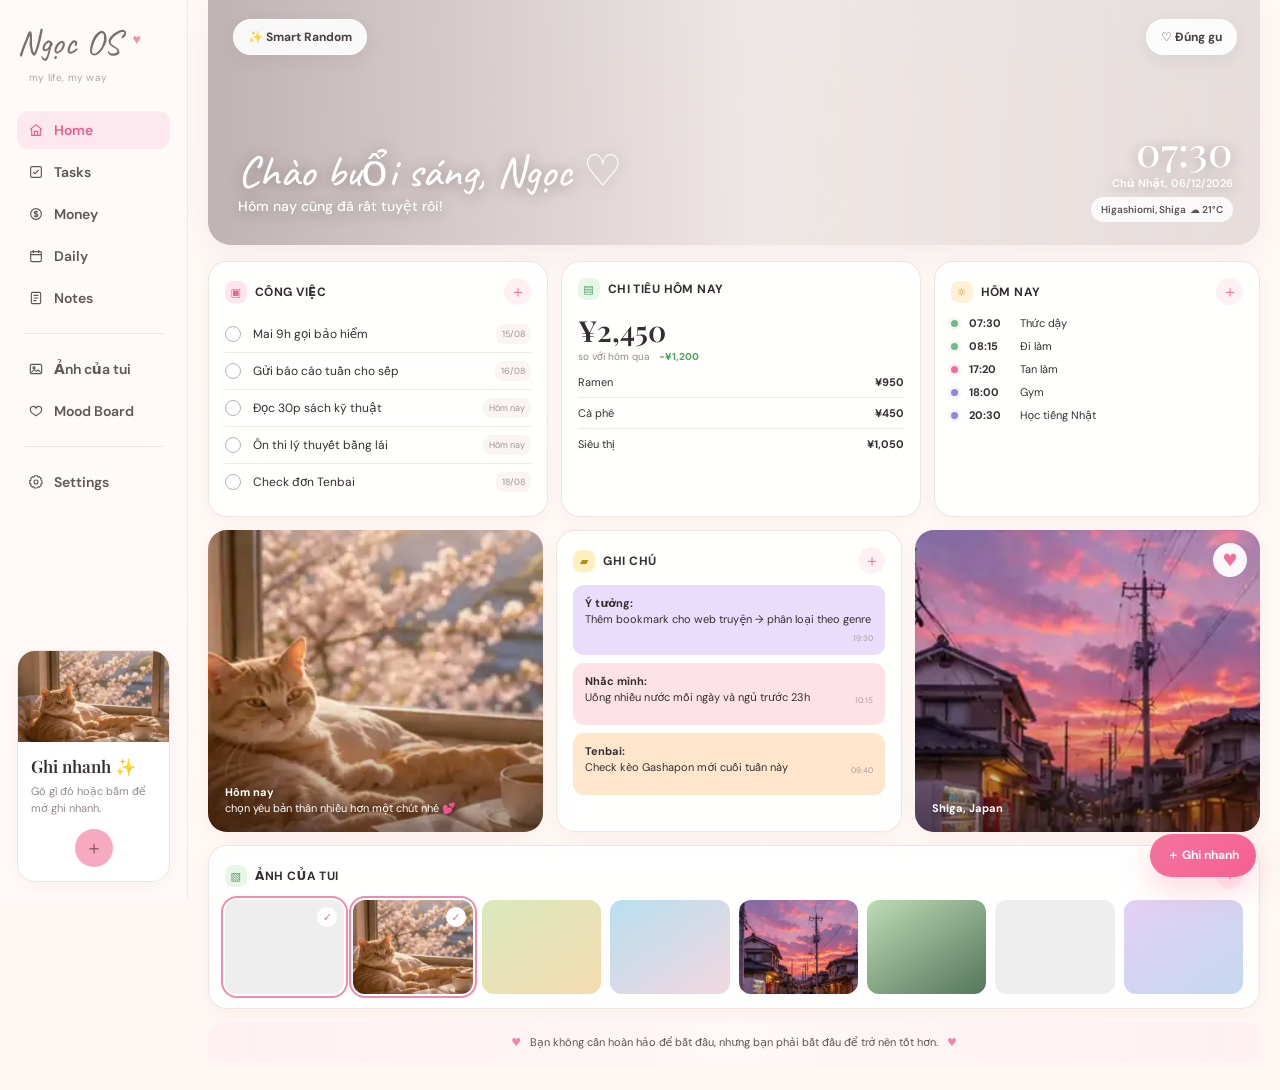
==== index.html @ 71e75db9 "Polish Ngoc OS to match visual reference" ====
<!doctype html>
<html lang="vi">
<head>
<meta charset="utf-8">
<meta name="viewport" content="width=device-width,initial-scale=1,viewport-fit=cover">
<meta name="theme-color" content="#fff8f4">
<link rel="manifest" href="./manifest.webmanifest">
<link rel="preconnect" href="https://fonts.googleapis.com">
<link rel="preconnect" href="https://fonts.gstatic.com" crossorigin>
<link href="https://fonts.googleapis.com/css2?family=Caveat:wght@500;600&family=DM+Sans:wght@400;500;600;700&family=Playfair+Display:wght@500;600&display=swap" rel="stylesheet">
<title>Ngọc OS ♡</title>
<style>
:root{--bg:#fff8f4;--side:#fffaf7;--card:rgba(255,255,255,.88);--ink:#352e30;--muted:#95888a;--pink:#f56f9c;--pink-soft:#fde8ef;--green:#69ae77;--lav:#e9ddfb;--peach:#ffe6cd;--line:#eee4e0;--shadow:0 10px 32px rgba(91,62,68,.065);--shadow-soft:0 4px 16px rgba(91,62,68,.045)}
*{box-sizing:border-box}html{scroll-behavior:smooth}body{margin:0;background:linear-gradient(180deg,#fff9f6,#fff7f3);color:var(--ink);font-family:"DM Sans",system-ui,sans-serif;font-size:14px}button,textarea{font:inherit}button{cursor:pointer}svg{display:block}.hidden{display:none!important}
.app{min-height:100vh;display:grid;grid-template-columns:188px minmax(0,1fr)}
.sidebar{position:sticky;top:0;height:100vh;padding:25px 17px 18px;background:rgba(255,250,247,.97);border-right:1px solid #f0e8e4;display:flex;flex-direction:column;z-index:20}
.logo{font-family:"Caveat",cursive;font-size:35px;line-height:1;color:#7a6d70;letter-spacing:.02em;margin:0 0 4px}.logo-heart{color:#f58eb0;font-family:"DM Sans";font-size:14px;vertical-align:10px;margin-left:3px}.tagline{font-size:10px;color:#b2a5a6;margin:7px 0 27px 12px;letter-spacing:.02em}
.nav{display:grid;gap:4px}.nav button{border:0;background:transparent;text-align:left;padding:10px 11px;border-radius:12px;color:#5f5658;font-weight:600;display:flex;align-items:center;gap:10px;transition:.18s}.nav button svg{width:16px;height:16px;stroke:currentColor;stroke-width:1.7;fill:none}.nav button:hover{background:#fff3f6;color:#df668d}.nav button.active{background:#fde8ef;color:#eb5d8b}.sep{height:1px;background:#eee4e0;margin:12px 7px}
.quick-card{margin-top:auto;border:1px solid #f0e4e0;border-radius:18px;overflow:hidden;background:rgba(255,255,255,.92);box-shadow:var(--shadow-soft)}.quick-art{height:91px;background:url('assets/cat.webp') center 48%/cover}.quick-body{padding:13px 13px 14px}.quick-body h3{font-family:"Playfair Display",serif;margin:0 0 6px;font-size:17px;font-weight:600}.quick-body p{margin:0;color:var(--muted);font-size:11px;line-height:1.55}.mic{width:38px;height:38px;border:0;border-radius:50%;background:#f7a9c1;color:#7b5360;margin:12px auto 0;display:grid;place-items:center;font-size:18px}
.main{min-width:0;padding:0 20px 28px}.workspace{max-width:1440px;margin:0 auto}
.hero{height:245px;border-radius:0 0 23px 23px;overflow:hidden;position:relative;background:url('assets/hero.webp') center 59%/cover no-repeat;box-shadow:var(--shadow)}.hero:after{content:"";position:absolute;inset:0;background:linear-gradient(90deg,rgba(48,25,32,.31) 0%,rgba(48,25,32,.08) 52%,rgba(48,25,32,.12) 100%)}
.hero-tools{position:absolute;left:25px;top:19px;z-index:2}.pill{border:1px solid rgba(255,255,255,.78);background:rgba(255,255,255,.90);backdrop-filter:blur(14px);padding:9px 14px;border-radius:999px;font-size:12px;font-weight:700;color:#493f42;box-shadow:0 5px 18px rgba(60,40,45,.07)}.hero-like{position:absolute;right:23px;top:19px;z-index:2}.greeting{position:absolute;left:30px;bottom:30px;z-index:2;color:#fff;text-shadow:0 2px 15px rgba(36,18,25,.35)}.greeting h1{font-family:"Caveat",cursive;font-size:44px;font-weight:500;line-height:1;margin:0 0 3px}.greeting p{margin:0;font-size:14px;font-weight:500}.clock{position:absolute;right:27px;bottom:23px;z-index:2;color:#fff;text-align:right;text-shadow:0 2px 14px rgba(36,18,25,.35)}.clock strong{font-family:"Playfair Display",serif;font-size:40px;font-weight:500;line-height:1}.clock span{display:block;font-size:11px;margin-top:5px;font-weight:600}.weather{display:inline-flex;align-items:center;margin-top:7px;padding:6px 10px;background:rgba(255,255,255,.82);color:#5e5557;border-radius:999px;text-shadow:none;font-size:10px;font-weight:600}
.dash{padding:16px 0 0}.top-grid{display:grid;grid-template-columns:1.02fr 1.08fr .98fr;gap:13px}.card{background:var(--card);border:1px solid rgba(238,228,224,.95);border-radius:19px;padding:16px;box-shadow:var(--shadow-soft);backdrop-filter:blur(8px)}.card-head{display:flex;justify-content:space-between;align-items:center;margin-bottom:11px}.card-head h3{margin:0;font-size:12px;letter-spacing:.035em;font-weight:700;display:flex;align-items:center;gap:8px}.mini-icon{width:22px;height:22px;border-radius:8px;display:grid;place-items:center;font-size:11px}.mini-icon.pink{background:#ffe6ee;color:#e96691}.mini-icon.green{background:#e8f5e7;color:#5c9d68}.mini-icon.sun{background:#fff1d7;color:#d89427}.mini-icon.yellow{background:#fff1bf;color:#b58a12}.add{border:0;background:#fff0f4;color:var(--pink);width:27px;height:27px;border-radius:50%;font-size:16px;display:grid;place-items:center}.task{display:grid;grid-template-columns:20px 1fr auto;gap:8px;align-items:center;padding:8px 0;border-bottom:1px solid #f1e9e6;font-size:12px}.task:last-child{border:0}.check{width:16px;height:16px;border:1.35px solid #bcb1b2;border-radius:50%;background:#fff}.task.done .check{background:var(--pink);border-color:var(--pink);box-shadow:inset 0 0 0 3px white}.task.done .name{text-decoration:line-through;color:#aaa}.datechip{font-size:9px;color:#a09496;background:#faf5f3;padding:4px 6px;border-radius:8px}.money-big{font-family:"Playfair Display",serif;font-size:29px;font-weight:600;margin:1px 0}.delta{font-size:10px;color:var(--muted);margin-bottom:4px}.delta b{color:#4fa05d}.money-item{display:flex;justify-content:space-between;padding:8px 0;border-bottom:1px solid #f1e9e6;font-size:11px}.money-item:last-child{border:0}.timeline{display:grid;gap:9px;margin-top:4px}.time{display:grid;grid-template-columns:11px 44px 1fr;gap:7px;align-items:center;font-size:11px}.dot{width:7px;height:7px;border-radius:50%;background:#70ba88;box-shadow:0 0 0 3px rgba(112,186,136,.10)}.time:nth-child(3) .dot{background:#f16c9a;box-shadow:0 0 0 3px rgba(241,108,154,.10)}.time:nth-child(4) .dot,.time:nth-child(5) .dot{background:#9586da;box-shadow:0 0 0 3px rgba(149,134,218,.10)}
.middle{display:grid;grid-template-columns:1.02fr 1.05fr 1.05fr;gap:13px;margin-top:13px}.photo-card{min-height:302px;border-radius:19px;overflow:hidden;position:relative;box-shadow:var(--shadow-soft);background:#eee}.photo-card img{width:100%;height:100%;position:absolute;inset:0;object-fit:cover}.photo-card:first-child img{object-position:center 47%}.photo-card:last-child img{object-position:center 55%}.photo-card:after{content:"";position:absolute;inset:55% 0 0;background:linear-gradient(transparent,rgba(34,22,24,.38));pointer-events:none}.photo-overlay{position:absolute;left:17px;bottom:15px;z-index:2;color:#fff;text-shadow:0 2px 9px #0007;font-size:11px;line-height:1.45}.heart{position:absolute;right:13px;top:13px;z-index:2;width:34px;height:34px;border:0;border-radius:50%;background:rgba(255,255,255,.94);color:var(--pink);font-size:17px;box-shadow:var(--shadow-soft)}.notes{display:grid;gap:8px}.note{padding:11px 12px;border-radius:11px;background:var(--lav);font-size:11px;line-height:1.45;min-height:62px}.note:nth-child(2){background:#ffe2e8}.note:nth-child(3){background:var(--peach)}.note b{font-size:11px}.note small{float:right;color:#aa9c9e;font-size:8px;margin-top:5px}
.gallery{margin-top:13px;padding-bottom:14px}.gallery-row{display:grid;grid-template-columns:repeat(8,minmax(80px,1fr));gap:9px}.thumb{height:94px;border-radius:12px;overflow:hidden;position:relative;background:#eee}.thumb img{width:100%;height:100%;object-fit:cover}.thumb:nth-child(1) img{object-position:center 58%}.thumb:nth-child(2) img{object-position:center 47%}.thumb:nth-child(3){background:linear-gradient(145deg,#dae9bc,#f5dbb1)}.thumb:nth-child(4){background:linear-gradient(145deg,#b8dff0,#f2d7df)}.thumb:nth-child(5){background:linear-gradient(145deg,#f2e1ca,#d5e6c8)}.thumb:nth-child(6){background:linear-gradient(145deg,#bddcb5,#54765a)}.thumb:nth-child(7) img{object-position:center 55%}.thumb:nth-child(8){background:linear-gradient(145deg,#e3d0f5,#c5d8f0)}.selected{outline:2px solid #f18ab0;outline-offset:2px}.selected:after{content:"✓";position:absolute;right:7px;top:7px;width:20px;height:20px;border-radius:50%;background:#fff;color:#ed6b99;display:grid;place-items:center;font-size:11px;font-weight:800}.footer-quote{margin-top:13px;padding:13px;text-align:center;border-radius:16px;background:linear-gradient(90deg,#fff0f4,#fff8f6,#fff0f4);font-size:11px;color:#5d5254}.footer-quote b{color:#f186a9}
.view{display:none}.view.active{display:block}.page{padding:25px 4px}.page h2{font-family:"Playfair Display",serif;font-size:31px;font-weight:500;margin:0 0 4px}.page p{color:var(--muted);margin:0 0 15px;font-size:12px}.list{background:#fff;border:1px solid var(--line);border-radius:18px;padding:15px;box-shadow:var(--shadow-soft)}.row{display:grid;grid-template-columns:88px 1fr auto;gap:12px;padding:12px 2px;border-bottom:1px solid var(--line);align-items:center;font-size:12px}.row:last-child{border:0}.row small{color:var(--muted)}
.quick{position:fixed;right:24px;bottom:23px;border:0;border-radius:999px;background:linear-gradient(135deg,#f4749e,#f65f91);color:#fff;padding:13px 17px;font-weight:700;font-size:12px;box-shadow:0 12px 30px rgba(246,95,145,.25);z-index:40}.modal-bg{position:fixed;inset:0;background:rgba(55,43,48,.28);backdrop-filter:blur(7px);display:grid;place-items:center;padding:18px;z-index:60}.modal{width:min(520px,100%);background:#fffaf8;border:1px solid var(--line);border-radius:24px;padding:20px;box-shadow:0 26px 70px rgba(67,40,51,.18)}.modal h2{font-family:"Playfair Display",serif;font-weight:500;margin:0}.modal textarea{width:100%;height:118px;margin:14px 0;border:1px solid var(--line);border-radius:16px;padding:13px;resize:none;outline:none}.modal textarea:focus{border-color:#ecb3c5;box-shadow:0 0 0 4px #fdebf1}.modal-actions{display:flex;justify-content:flex-end;gap:8px}.modal-actions button{border:1px solid var(--line);border-radius:999px;padding:9px 14px;background:#fff;font-size:12px}.modal-actions .save{background:#413638;color:#fff;border-color:#413638}.toast{position:fixed;left:50%;bottom:22px;transform:translate(-50%,12px);opacity:0;background:#3f3536;color:#fff;padding:10px 14px;border-radius:999px;z-index:100;transition:.2s;font-size:12px}.toast.show{opacity:1;transform:translate(-50%,0)}
@media(max-width:1050px){.app{grid-template-columns:72px 1fr}.sidebar{padding:21px 10px}.logo{font-size:0}.logo:before{content:"♡";font-family:"DM Sans";font-size:24px;color:#ed6f9b}.logo-heart,.tagline,.nav button span,.quick-card{display:none}.nav button{justify-content:center}.nav button svg{width:19px;height:19px}.top-grid,.middle{grid-template-columns:1fr 1fr}.today-card{grid-column:1/-1}.gallery-row{grid-template-columns:repeat(4,1fr)}}
@media(max-width:680px){.app{display:block}.sidebar{display:none}.main{padding:0 10px 82px}.hero{height:420px;border-radius:0 0 23px 23px}.clock{top:22px;bottom:auto}.greeting{bottom:33px}.greeting h1{font-size:39px}.top-grid,.middle{display:block}.card,.photo-card{margin-top:11px}.gallery-row{display:flex;overflow:auto}.thumb{min-width:100px}.quick{bottom:17px}.row{grid-template-columns:66px 1fr auto}}
</style>
</head>
<body>
<div class="app">
<aside class="sidebar">
  <div class="logo">Ngọc OS <span class="logo-heart">♥</span></div><div class="tagline">my life, my way</div>
  <nav class="nav">
    <button class="active" data-view="home"><svg viewBox="0 0 24 24"><path d="M3 11.5 12 4l9 7.5"/><path d="M5.5 10.5V20h13v-9.5"/><path d="M9.5 20v-6h5v6"/></svg><span>Home</span></button>
    <button data-view="tasks"><svg viewBox="0 0 24 24"><rect x="4" y="4" width="16" height="16" rx="2"/><path d="m8 12 2.5 2.5L16 9"/></svg><span>Tasks</span></button>
    <button data-view="money"><svg viewBox="0 0 24 24"><circle cx="12" cy="12" r="8"/><path d="M12 7.5v9M14.5 9.5c-.6-1-1.4-1.5-2.7-1.5-1.5 0-2.5.7-2.5 1.8 0 3 5.7 1.5 5.7 4.2 0 1.2-1.1 2-2.7 2-1.4 0-2.4-.5-3.1-1.5"/></svg><span>Money</span></button>
    <button data-view="daily"><svg viewBox="0 0 24 24"><rect x="4" y="5.5" width="16" height="15" rx="2"/><path d="M8 3v5M16 3v5M4 10h16"/></svg><span>Daily</span></button>
    <button data-view="notes"><svg viewBox="0 0 24 24"><rect x="5" y="3.5" width="14" height="17" rx="2"/><path d="M8.5 8h7M8.5 12h7M8.5 16h4"/></svg><span>Notes</span></button>
    <div class="sep"></div>
    <button data-view="photos"><svg viewBox="0 0 24 24"><rect x="3.5" y="5" width="17" height="14" rx="2"/><circle cx="9" cy="10" r="1.5"/><path d="m5 17 4.5-4 3 2.5 2.5-2 4 3.5"/></svg><span>Ảnh của tui</span></button>
    <button data-view="photos"><svg viewBox="0 0 24 24"><path d="M20.5 9.8c0 5-8.5 9.2-8.5 9.2S3.5 14.8 3.5 9.8A4.4 4.4 0 0 1 12 7.9a4.4 4.4 0 0 1 8.5 1.9Z"/></svg><span>Mood Board</span></button>
    <div class="sep"></div>
    <button data-view="settings"><svg viewBox="0 0 24 24"><circle cx="12" cy="12" r="3"/><path d="M19.4 15a1.8 1.8 0 0 0 .36 2l.05.05-2.8 2.8-.05-.05a1.8 1.8 0 0 0-2-.36 1.8 1.8 0 0 0-1.1 1.65V21h-4v-.08A1.8 1.8 0 0 0 8.75 19.3a1.8 1.8 0 0 0-2 .36l-.05.05-2.8-2.8.05-.05a1.8 1.8 0 0 0 .36-2A1.8 1.8 0 0 0 2.66 14H2.6v-4h.08a1.8 1.8 0 0 0 1.65-1.1 1.8 1.8 0 0 0-.36-2l-.05-.05 2.8-2.8.05.05a1.8 1.8 0 0 0 2 .36A1.8 1.8 0 0 0 9.9 2.8V2.7h4v.08A1.8 1.8 0 0 0 15 4.43a1.8 1.8 0 0 0 2-.36l.05-.05 2.8 2.8-.05.05a1.8 1.8 0 0 0-.36 2A1.8 1.8 0 0 0 21.1 10H21v4h-.08A1.8 1.8 0 0 0 19.4 15Z"/></svg><span>Settings</span></button>
  </nav>
  <div class="quick-card"><div class="quick-art"></div><div class="quick-body"><h3>Ghi nhanh ✨</h3><p>Gõ gì đó hoặc bấm để mở ghi nhanh.</p><button class="mic" id="sideQuick">＋</button></div></div>
</aside>
<main class="main"><div class="workspace">
<section id="view-home" class="view active">
  <div class="hero" id="hero">
    <div class="hero-tools"><button class="pill" id="randomBtn">✨ Smart Random</button></div>
    <button class="pill hero-like" id="likeBtn">♡ Đúng gu</button>
    <div class="greeting"><h1>Chào buổi tối, Ngọc ♡</h1><p>Hôm nay cũng đã rất tuyệt rồi!</p></div>
    <div class="clock"><strong id="clock">20:03</strong><span id="dateLine"></span><div class="weather">Higashiomi, Shiga&nbsp; ☁︎ 21°C</div></div>
  </div>
  <div class="dash">
    <div class="top-grid">
      <article class="card"><div class="card-head"><h3><span class="mini-icon pink">▣</span>CÔNG VIỆC</h3><button class="add" id="taskAdd">＋</button></div><div id="homeTasks"></div></article>
      <article class="card"><div class="card-head"><h3><span class="mini-icon green">▤</span>CHI TIÊU HÔM NAY</h3></div><div class="money-big" id="spendBig">¥0</div><div class="delta">so với hôm qua &nbsp; <b>−¥1,200</b></div><div id="homeMoney"></div></article>
      <article class="card today-card"><div class="card-head"><h3><span class="mini-icon sun">☼</span>HÔM NAY</h3><button class="add" id="dailyAdd">＋</button></div><div class="timeline" id="homeDaily"></div></article>
    </div>
    <div class="middle">
      <article class="photo-card"><img src="assets/cat.webp" alt="Mèo nằm trong nắng"><div class="photo-overlay"><b>Hôm nay</b><br>chọn yêu bản thân nhiều hơn một chút nhé 💕</div></article>
      <article class="card"><div class="card-head"><h3><span class="mini-icon yellow">▰</span>GHI CHÚ</h3><button class="add" id="noteAdd">＋</button></div><div class="notes" id="homeNotes"></div></article>
      <article class="photo-card"><img src="assets/japan.webp" alt="Phố Nhật lúc hoàng hôn"><button class="heart">♥</button><div class="photo-overlay"><b>Shiga, Japan</b></div></article>
    </div>
    <article class="card gallery"><div class="card-head"><h3><span class="mini-icon green">▧</span>ẢNH CỦA TUI</h3><button class="add" data-view="photos">›</button></div><div class="gallery-row"><div class="thumb selected"><img src="assets/hero.webp" alt="Hoa hoàng hôn"></div><div class="thumb selected"><img src="assets/cat.webp" alt="Mèo cozy"></div><div class="thumb"></div><div class="thumb"></div><div class="thumb"><img src="assets/japan.webp" alt="Phố Nhật"></div><div class="thumb"></div><div class="thumb"><img src="assets/hero.webp" alt="Hoa"></div><div class="thumb"></div></div></article>
    <div class="footer-quote"><b>♥</b>&nbsp;&nbsp; Bạn không cần hoàn hảo để bắt đầu, nhưng bạn phải bắt đầu để trở nên tốt hơn. &nbsp;&nbsp;<b>♥</b></div>
  </div>
</section>
<section id="view-tasks" class="view page"><h2>Tasks</h2><p>Việc cần làm và deadline.</p><div class="list" id="tasksList"></div></section>
<section id="view-money" class="view page"><h2>Money</h2><p>Thu chi cá nhân.</p><div class="list" id="moneyList"></div></section>
<section id="view-daily" class="view page"><h2>Daily</h2><p>Timeline trong ngày.</p><div class="list" id="dailyList"></div></section>
<section id="view-notes" class="view page"><h2>Notes</h2><p>Những điều muốn nhớ.</p><div class="list" id="notesList"></div></section>
<section id="view-photos" class="view page"><h2>Ảnh của tui</h2><p>Kho mood dùng cho Smart Random.</p><div class="card"><div class="gallery-row"><div class="thumb selected"><img src="assets/hero.webp"></div><div class="thumb selected"><img src="assets/cat.webp"></div><div class="thumb"><img src="assets/japan.webp"></div><div class="thumb"></div><div class="thumb"></div><div class="thumb"></div><div class="thumb"></div><div class="thumb"></div></div></div></section>
<section id="view-settings" class="view page"><h2>Settings</h2><p>NGỌC OS hiện không dùng Pinterest. Smart Random dùng kho ảnh riêng.</p><div class="card"><div class="card-head"><h3>Smart Random</h3></div><p style="color:var(--muted);font-size:12px;line-height:1.7">Ảnh mặc định luôn là hoa/hoàng hôn. Bấm Smart Random để đổi mood sang phố Nhật hoặc mèo cozy; refresh trang sẽ quay lại ảnh hoa để giao diện luôn đẹp như mẫu.</p><button class="pill" id="randomSettings">Thử random</button></div></section>
</div></main></div>
<button class="quick" id="quickBtn">＋ Ghi nhanh</button>
<div class="modal-bg hidden" id="modal"><div class="modal"><h2>Ghi nhanh ✨</h2><textarea id="quickInput" placeholder="Nãy ăn ramen 950 yên / Mai 9h gọi bảo hiểm / Note: thêm bookmark..."></textarea><div class="modal-actions"><button id="cancel">Đóng</button><button class="save" id="saveQuick">Lưu</button></div></div></div><div class="toast" id="toast"></div>
<script>
const KEY='ngoc_os_v3';
const seed={tasks:[{id:1,title:'Mai 9h gọi bảo hiểm',date:'15/08',done:false},{id:2,title:'Gửi báo cáo tuần cho sếp',date:'16/08',done:false},{id:3,title:'Đọc 30p sách kỹ thuật',date:'Hôm nay',done:false},{id:4,title:'Ôn thi lý thuyết bằng lái',date:'Hôm nay',done:false},{id:5,title:'Check đơn Tenbai',date:'18/08',done:false}],money:[{id:1,type:'out',amount:950,title:'Ramen'},{id:2,type:'out',amount:450,title:'Cà phê'},{id:3,type:'out',amount:1050,title:'Siêu thị'}],daily:[{id:1,time:'07:30',title:'Thức dậy'},{id:2,time:'08:15',title:'Đi làm'},{id:3,time:'17:20',title:'Tan làm'},{id:4,time:'18:00',title:'Gym'},{id:5,time:'20:30',title:'Học tiếng Nhật'}],notes:[{id:1,title:'Ý tưởng',text:'Thêm bookmark cho web truyện → phân loại theo genre',time:'19:30'},{id:2,title:'Nhắc mình',text:'Uống nhiều nước mỗi ngày và ngủ trước 23h',time:'10:15'},{id:3,title:'Tenbai',text:'Check kèo Gashapon mới cuối tuần này',time:'09:40'}],hero:0,liked:false};
let db=JSON.parse(localStorage.getItem(KEY)||'null')||structuredClone(seed);db.hero=0;
const $=s=>document.querySelector(s),$$=s=>[...document.querySelectorAll(s)],yen=n=>'¥'+Number(n||0).toLocaleString('ja-JP');
function save(){localStorage.setItem(KEY,JSON.stringify(db));render()}
function safe(s){return String(s??'').replace(/[&<>"']/g,c=>({'&':'&amp;','<':'&lt;','>':'&gt;','"':'&quot;',"'":'&#39;'}[c]))}
function render(){
 homeTasks.innerHTML=db.tasks.slice(0,5).map(t=>`<div class="task ${t.done?'done':''}"><button class="check" data-check="${t.id}"></button><span class="name">${safe(t.title)}</span><span class="datechip">${safe(t.date)}</span></div>`).join('');
 const spent=db.money.filter(x=>x.type==='out').reduce((a,b)=>a+b.amount,0);spendBig.textContent=yen(spent);homeMoney.innerHTML=db.money.slice(0,3).map(x=>`<div class="money-item"><span>${safe(x.title)}</span><b>${yen(x.amount)}</b></div>`).join('');
 homeDaily.innerHTML=db.daily.slice(0,5).map(x=>`<div class="time"><i class="dot"></i><b>${safe(x.time)}</b><span>${safe(x.title)}</span></div>`).join('');
 homeNotes.innerHTML=db.notes.slice(0,3).map(x=>`<div class="note"><b>${safe(x.title)}:</b><br>${safe(x.text)}<small>${safe(x.time||'')}</small></div>`).join('');
 tasksList.innerHTML=db.tasks.map(t=>`<div class="row"><small>${safe(t.date)}</small><span>${safe(t.title)}</span><button class="check" data-check="${t.id}"></button></div>`).join('');
 moneyList.innerHTML=db.money.map(x=>`<div class="row"><small>${x.type==='out'?'Chi':'Thu'}</small><span>${safe(x.title)}</span><b>${x.type==='out'?'−':'+'}${yen(x.amount)}</b></div>`).join('');
 dailyList.innerHTML=db.daily.map(x=>`<div class="row"><small>${safe(x.time)}</small><span>${safe(x.title)}</span><span>Timeline</span></div>`).join('');
 notesList.innerHTML=db.notes.map(x=>`<div class="row"><small>${safe(x.time||'')}</small><span><b>${safe(x.title)}</b><br>${safe(x.text)}</span><span>Note</span></div>`).join('');
 $$('[data-check]').forEach(b=>b.onclick=()=>{const t=db.tasks.find(x=>x.id==b.dataset.check);if(t){t.done=!t.done;save()}});setHero();
}
const heros=[{src:'assets/hero.webp',pos:'center 59%'},{src:'assets/japan.webp',pos:'center 54%'},{src:'assets/cat.webp',pos:'center 47%'}];
function setHero(){const h=heros[db.hero%heros.length];hero.style.backgroundImage=`url('${h.src}')`;hero.style.backgroundPosition=h.pos;likeBtn.textContent=db.liked?'♥ Đúng gu':'♡ Đúng gu';likeBtn.style.color=db.liked?'#ed628f':''}
function randomHero(){db.hero=(db.hero+1)%heros.length;db.liked=false;localStorage.setItem(KEY,JSON.stringify(db));setHero()}
randomBtn.onclick=randomHero;randomSettings.onclick=randomHero;likeBtn.onclick=()=>{db.liked=!db.liked;localStorage.setItem(KEY,JSON.stringify(db));setHero()};
function switchView(v){$$('.view').forEach(x=>x.classList.toggle('active',x.id==='view-'+v));$$('[data-view]').forEach(x=>x.classList.toggle('active',x.dataset.view===v));scrollTo({top:0,behavior:'smooth'})}
$$('[data-view]').forEach(b=>b.onclick=()=>switchView(b.dataset.view));
function openQuick(){modal.classList.remove('hidden');quickInput.focus()}quickBtn.onclick=openQuick;sideQuick.onclick=openQuick;taskAdd.onclick=openQuick;dailyAdd.onclick=openQuick;noteAdd.onclick=openQuick;cancel.onclick=()=>modal.classList.add('hidden');
function classify(s){const t=s.toLowerCase();if(/note:|ghi chú|ý tưởng/.test(t))return'notes';if(/¥|yên|yen|mua |chi |bán /.test(t))return'money';if(/mai|nhớ|cần|phải|todo|deadline/.test(t))return'tasks';return'daily'}
function getAmount(s){const m=s.replace(/,/g,'').match(/(\d{2,7})\s*(?:yên|yen)?/i);return m?+m[1]:0}function getTime(s){const m=s.match(/([01]?\d|2[0-3])[:h]([0-5]\d)?/i);return m?String(m[1]).padStart(2,'0')+':'+String(m[2]||'00').padStart(2,'0'):new Date().toLocaleTimeString('ja-JP',{hour:'2-digit',minute:'2-digit'})}
saveQuick.onclick=()=>{const s=quickInput.value.trim();if(!s)return;const c=classify(s),id=Date.now();if(c==='tasks')db.tasks.unshift({id,title:s,date:/mai/i.test(s)?'Ngày mai':'Hôm nay',done:false});if(c==='money')db.money.unshift({id,title:s,type:/bán|thu|lương/.test(s.toLowerCase())?'in':'out',amount:getAmount(s)});if(c==='daily')db.daily.push({id,title:s,time:getTime(s)});if(c==='notes')db.notes.unshift({id,title:'Ghi nhanh',text:s.replace(/^note:\s*/i,''),time:getTime(s)});save();modal.classList.add('hidden');quickInput.value='';toast.textContent='Đã lưu vào '+c+' ✨';toast.classList.add('show');setTimeout(()=>toast.classList.remove('show'),1600);switchView(c)};
function tick(){const d=new Date(),h=d.getHours();clock.textContent=d.toLocaleTimeString('ja-JP',{hour:'2-digit',minute:'2-digit'});dateLine.textContent=d.toLocaleDateString('vi-VN',{weekday:'long',day:'2-digit',month:'2-digit',year:'numeric'});document.querySelector('.greeting h1').textContent=(h<11?'Chào buổi sáng':h<17?'Chào buổi chiều':'Chào buổi tối')+', Ngọc ♡'}tick();setInterval(tick,30000);render();
</script>
</body></html>
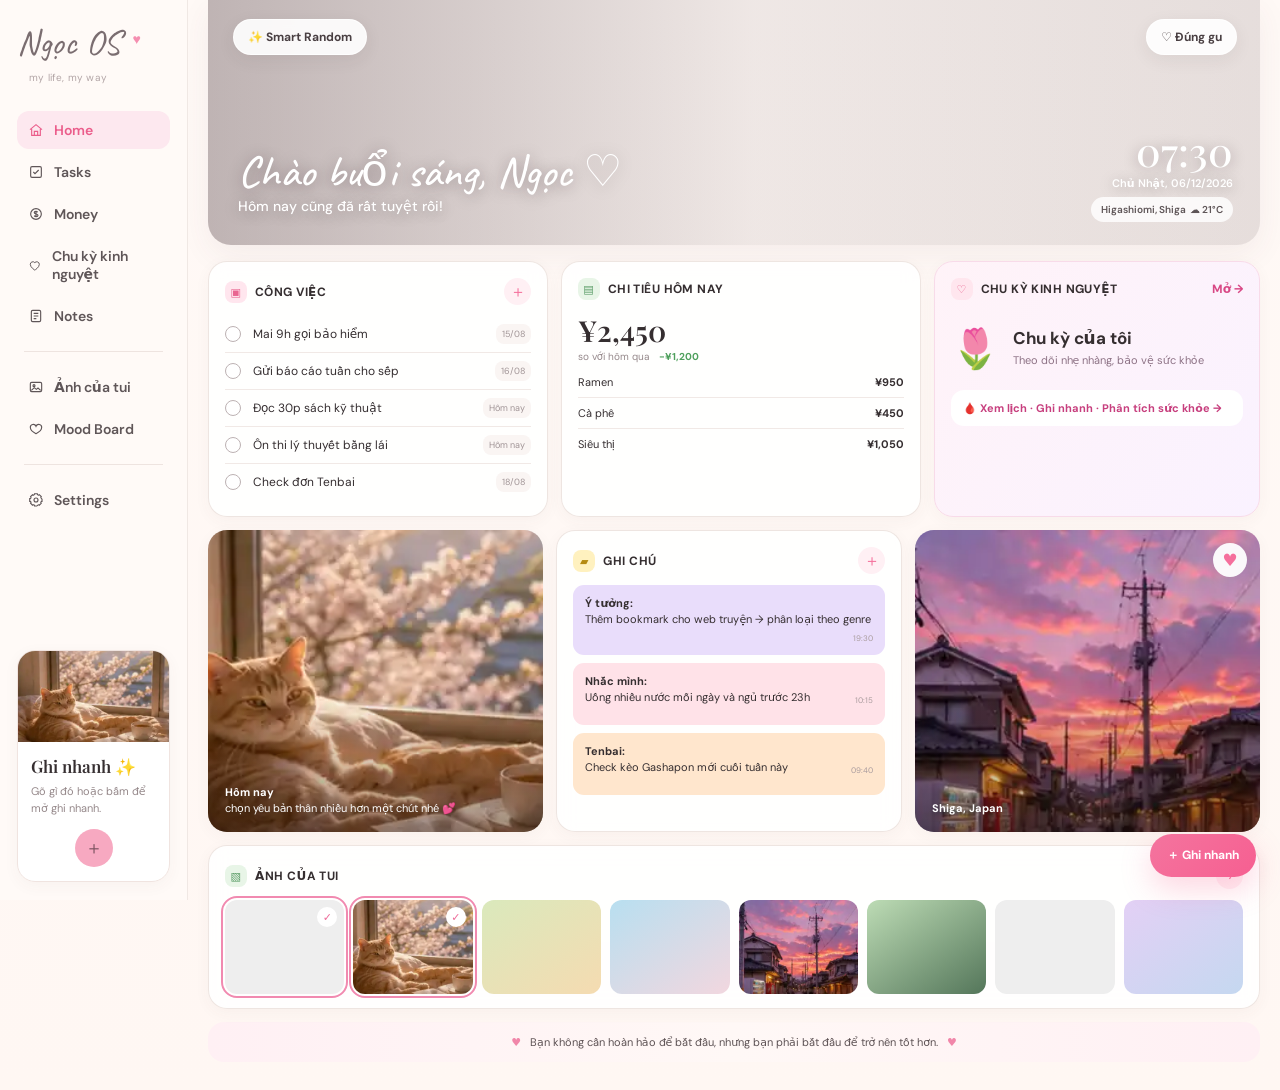
==== commit 7754d88d: "Surface Cycle Guardian on Home and retire inaccurate Daily view" ====
--- a/index.html
+++ b/index.html
@@ -27,7 +27,7 @@
 .quick{position:fixed;right:24px;bottom:23px;border:0;border-radius:999px;background:linear-gradient(135deg,#f4749e,#f65f91);color:#fff;padding:13px 17px;font-weight:700;font-size:12px;box-shadow:0 12px 30px rgba(246,95,145,.25);z-index:40}.modal-bg{position:fixed;inset:0;background:rgba(55,43,48,.28);backdrop-filter:blur(7px);display:grid;place-items:center;padding:18px;z-index:60}.modal{width:min(520px,100%);background:#fffaf8;border:1px solid var(--line);border-radius:24px;padding:20px;box-shadow:0 26px 70px rgba(67,40,51,.18)}.modal h2{font-family:"Playfair Display",serif;font-weight:500;margin:0}.modal textarea{width:100%;height:118px;margin:14px 0;border:1px solid var(--line);border-radius:16px;padding:13px;resize:none;outline:none}.modal textarea:focus{border-color:#ecb3c5;box-shadow:0 0 0 4px #fdebf1}.modal-actions{display:flex;justify-content:flex-end;gap:8px}.modal-actions button{border:1px solid var(--line);border-radius:999px;padding:9px 14px;background:#fff;font-size:12px}.modal-actions .save{background:#413638;color:#fff;border-color:#413638}.toast{position:fixed;left:50%;bottom:22px;transform:translate(-50%,12px);opacity:0;background:#3f3536;color:#fff;padding:10px 14px;border-radius:999px;z-index:100;transition:.2s;font-size:12px}.toast.show{opacity:1;transform:translate(-50%,0)}
 @media(max-width:1050px){.app{grid-template-columns:72px 1fr}.sidebar{padding:21px 10px}.logo{font-size:0}.logo:before{content:"♡";font-family:"DM Sans";font-size:24px;color:#ed6f9b}.logo-heart,.tagline,.nav button span,.quick-card{display:none}.nav button{justify-content:center}.nav button svg{width:19px;height:19px}.top-grid,.middle{grid-template-columns:1fr 1fr}.today-card{grid-column:1/-1}.gallery-row{grid-template-columns:repeat(4,1fr)}}
 @media(max-width:680px){.app{display:block}.sidebar{display:none}.main{padding:0 10px 82px}.hero{height:420px;border-radius:0 0 23px 23px}.clock{top:22px;bottom:auto}.greeting{bottom:33px}.greeting h1{font-size:39px}.top-grid,.middle{display:block}.card,.photo-card{margin-top:11px}.gallery-row{display:flex;overflow:auto}.thumb{min-width:100px}.quick{bottom:17px}.row{grid-template-columns:66px 1fr auto}}
-</style>
+.cycle-home-card{background:linear-gradient(126deg,#fff3f8,#faf2ff);border:1px solid #f8dbe9}.cycle-home-go{font-size:12px;font-weight:700;color:#d84885;text-decoration:none}.cycle-home-content{display:flex;align-items:center;gap:13px;padding:12px 0 7px}.cycle-home-emoji{font-size:39px}.cycle-home-content strong{font-size:17px}.cycle-home-content p{font-size:11px;color:#8d7285;margin:4px 0}.cycle-home-link{display:block;margin-top:9px;padding:11px 12px;border-radius:13px;background:white;color:#c73f7e;text-decoration:none;font-size:11px;font-weight:700}.mobile-cycle-link{display:none}@media(max-width:680px){.mobile-cycle-link{position:fixed;left:12px;bottom:17px;z-index:50;display:flex;align-items:center;gap:5px;background:#fff2f8;color:#c6357a;text-decoration:none;padding:12px 14px;border-radius:999px;box-shadow:0 5px 25px #aa628142;font-weight:750;font-size:12px}.quick{right:12px}.cycle-home-card{margin-top:12px}}</style>
 </head>
 <body>
 <div class="app">
@@ -37,7 +37,7 @@
     <button class="active" data-view="home"><svg viewBox="0 0 24 24"><path d="M3 11.5 12 4l9 7.5"/><path d="M5.5 10.5V20h13v-9.5"/><path d="M9.5 20v-6h5v6"/></svg><span>Home</span></button>
     <button data-view="tasks"><svg viewBox="0 0 24 24"><rect x="4" y="4" width="16" height="16" rx="2"/><path d="m8 12 2.5 2.5L16 9"/></svg><span>Tasks</span></button>
     <button data-view="money"><svg viewBox="0 0 24 24"><circle cx="12" cy="12" r="8"/><path d="M12 7.5v9M14.5 9.5c-.6-1-1.4-1.5-2.7-1.5-1.5 0-2.5.7-2.5 1.8 0 3 5.7 1.5 5.7 4.2 0 1.2-1.1 2-2.7 2-1.4 0-2.4-.5-3.1-1.5"/></svg><span>Money</span></button>
-    <button data-view="daily"><svg viewBox="0 0 24 24"><rect x="4" y="5.5" width="16" height="15" rx="2"/><path d="M8 3v5M16 3v5M4 10h16"/></svg><span>Daily</span></button>
+    <button id="cycleSideNav" type="button" onclick="location.href='./cycle/'"><svg viewBox="0 0 24 24"><path d="M12 21s-8-4.7-8-10.2a4.6 4.6 0 0 1 8-3 4.6 4.6 0 0 1 8 3C20 16.3 12 21 12 21Z"/></svg><span>Chu kỳ kinh nguyệt</span></button>
     <button data-view="notes"><svg viewBox="0 0 24 24"><rect x="5" y="3.5" width="14" height="17" rx="2"/><path d="M8.5 8h7M8.5 12h7M8.5 16h4"/></svg><span>Notes</span></button>
     <div class="sep"></div>
     <button data-view="photos"><svg viewBox="0 0 24 24"><rect x="3.5" y="5" width="17" height="14" rx="2"/><circle cx="9" cy="10" r="1.5"/><path d="m5 17 4.5-4 3 2.5 2.5-2 4 3.5"/></svg><span>Ảnh của tui</span></button>
@@ -59,7 +59,7 @@
     <div class="top-grid">
       <article class="card"><div class="card-head"><h3><span class="mini-icon pink">▣</span>CÔNG VIỆC</h3><button class="add" id="taskAdd">＋</button></div><div id="homeTasks"></div></article>
       <article class="card"><div class="card-head"><h3><span class="mini-icon green">▤</span>CHI TIÊU HÔM NAY</h3></div><div class="money-big" id="spendBig">¥0</div><div class="delta">so với hôm qua &nbsp; <b>−¥1,200</b></div><div id="homeMoney"></div></article>
-      <article class="card today-card"><div class="card-head"><h3><span class="mini-icon sun">☼</span>HÔM NAY</h3><button class="add" id="dailyAdd">＋</button></div><div class="timeline" id="homeDaily"></div></article>
+      <article class="card today-card cycle-home-card"><div class="card-head"><h3><span class="mini-icon pink">♡</span> CHU KỲ KINH NGUYỆT</h3><a class="cycle-home-go" href="./cycle/">Mở →</a></div><div class="cycle-home-content"><div class="cycle-home-emoji">🌷</div><div><strong id="cycleHomeTitle">Chu kỳ của tôi</strong><p id="cycleHomeHint">Theo dõi nhẹ nhàng, bảo vệ sức khỏe</p></div></div><a class="cycle-home-link" href="./cycle/">🩸 Xem lịch · Ghi nhanh · Phân tích sức khỏe →</a></article>
     </div>
     <div class="middle">
       <article class="photo-card"><img src="assets/cat.webp" alt="Mèo nằm trong nắng"><div class="photo-overlay"><b>Hôm nay</b><br>chọn yêu bản thân nhiều hơn một chút nhé 💕</div></article>
@@ -72,12 +72,12 @@
 </section>
 <section id="view-tasks" class="view page"><h2>Tasks</h2><p>Việc cần làm và deadline.</p><div class="list" id="tasksList"></div></section>
 <section id="view-money" class="view page"><h2>Money</h2><p>Thu chi cá nhân.</p><div class="list" id="moneyList"></div></section>
-<section id="view-daily" class="view page"><h2>Daily</h2><p>Timeline trong ngày.</p><div class="list" id="dailyList"></div></section>
+
 <section id="view-notes" class="view page"><h2>Notes</h2><p>Những điều muốn nhớ.</p><div class="list" id="notesList"></div></section>
 <section id="view-photos" class="view page"><h2>Ảnh của tui</h2><p>Kho mood dùng cho Smart Random.</p><div class="card"><div class="gallery-row"><div class="thumb selected"><img src="assets/hero.webp"></div><div class="thumb selected"><img src="assets/cat.webp"></div><div class="thumb"><img src="assets/japan.webp"></div><div class="thumb"></div><div class="thumb"></div><div class="thumb"></div><div class="thumb"></div><div class="thumb"></div></div></div></section>
 <section id="view-settings" class="view page"><h2>Settings</h2><p>NGỌC OS hiện không dùng Pinterest. Smart Random dùng kho ảnh riêng.</p><div class="card"><div class="card-head"><h3>Smart Random</h3></div><p style="color:var(--muted);font-size:12px;line-height:1.7">Ảnh mặc định luôn là hoa/hoàng hôn. Bấm Smart Random để đổi mood sang phố Nhật hoặc mèo cozy; refresh trang sẽ quay lại ảnh hoa để giao diện luôn đẹp như mẫu.</p><button class="pill" id="randomSettings">Thử random</button></div></section>
 </div></main></div>
-<button class="quick" id="quickBtn">＋ Ghi nhanh</button>
+<a href="./cycle/" class="mobile-cycle-link">🌸 Chu kỳ</a><button class="quick" id="quickBtn">＋ Ghi nhanh</button>
 <div class="modal-bg hidden" id="modal"><div class="modal"><h2>Ghi nhanh ✨</h2><textarea id="quickInput" placeholder="Nãy ăn ramen 950 yên / Mai 9h gọi bảo hiểm / Note: thêm bookmark..."></textarea><div class="modal-actions"><button id="cancel">Đóng</button><button class="save" id="saveQuick">Lưu</button></div></div></div><div class="toast" id="toast"></div>
 <script>
 const KEY='ngoc_os_v3';
@@ -89,11 +89,11 @@
 function render(){
  homeTasks.innerHTML=db.tasks.slice(0,5).map(t=>`<div class="task ${t.done?'done':''}"><button class="check" data-check="${t.id}"></button><span class="name">${safe(t.title)}</span><span class="datechip">${safe(t.date)}</span></div>`).join('');
  const spent=db.money.filter(x=>x.type==='out').reduce((a,b)=>a+b.amount,0);spendBig.textContent=yen(spent);homeMoney.innerHTML=db.money.slice(0,3).map(x=>`<div class="money-item"><span>${safe(x.title)}</span><b>${yen(x.amount)}</b></div>`).join('');
- homeDaily.innerHTML=db.daily.slice(0,5).map(x=>`<div class="time"><i class="dot"></i><b>${safe(x.time)}</b><span>${safe(x.title)}</span></div>`).join('');
+ if(document.getElementById('homeDaily'))homeDaily.innerHTML=db.daily.slice(0,5).map(x=>`<div class="time"><i class="dot"></i><b>${safe(x.time)}</b><span>${safe(x.title)}</span></div>`).join('');
  homeNotes.innerHTML=db.notes.slice(0,3).map(x=>`<div class="note"><b>${safe(x.title)}:</b><br>${safe(x.text)}<small>${safe(x.time||'')}</small></div>`).join('');
  tasksList.innerHTML=db.tasks.map(t=>`<div class="row"><small>${safe(t.date)}</small><span>${safe(t.title)}</span><button class="check" data-check="${t.id}"></button></div>`).join('');
  moneyList.innerHTML=db.money.map(x=>`<div class="row"><small>${x.type==='out'?'Chi':'Thu'}</small><span>${safe(x.title)}</span><b>${x.type==='out'?'−':'+'}${yen(x.amount)}</b></div>`).join('');
- dailyList.innerHTML=db.daily.map(x=>`<div class="row"><small>${safe(x.time)}</small><span>${safe(x.title)}</span><span>Timeline</span></div>`).join('');
+ if(document.getElementById('dailyList'))dailyList.innerHTML=db.daily.map(x=>`<div class="row"><small>${safe(x.time)}</small><span>${safe(x.title)}</span><span>Timeline</span></div>`).join('');
  notesList.innerHTML=db.notes.map(x=>`<div class="row"><small>${safe(x.time||'')}</small><span><b>${safe(x.title)}</b><br>${safe(x.text)}</span><span>Note</span></div>`).join('');
  $$('[data-check]').forEach(b=>b.onclick=()=>{const t=db.tasks.find(x=>x.id==b.dataset.check);if(t){t.done=!t.done;save()}});setHero();
 }
@@ -103,10 +103,11 @@
 randomBtn.onclick=randomHero;randomSettings.onclick=randomHero;likeBtn.onclick=()=>{db.liked=!db.liked;localStorage.setItem(KEY,JSON.stringify(db));setHero()};
 function switchView(v){$$('.view').forEach(x=>x.classList.toggle('active',x.id==='view-'+v));$$('[data-view]').forEach(x=>x.classList.toggle('active',x.dataset.view===v));scrollTo({top:0,behavior:'smooth'})}
 $$('[data-view]').forEach(b=>b.onclick=()=>switchView(b.dataset.view));
-function openQuick(){modal.classList.remove('hidden');quickInput.focus()}quickBtn.onclick=openQuick;sideQuick.onclick=openQuick;taskAdd.onclick=openQuick;dailyAdd.onclick=openQuick;noteAdd.onclick=openQuick;cancel.onclick=()=>modal.classList.add('hidden');
+function openQuick(){modal.classList.remove('hidden');quickInput.focus()}quickBtn.onclick=openQuick;sideQuick.onclick=openQuick;taskAdd.onclick=openQuick;if(document.getElementById('dailyAdd'))dailyAdd.onclick=openQuick;noteAdd.onclick=openQuick;cancel.onclick=()=>modal.classList.add('hidden');
 function classify(s){const t=s.toLowerCase();if(/note:|ghi chú|ý tưởng/.test(t))return'notes';if(/¥|yên|yen|mua |chi |bán /.test(t))return'money';if(/mai|nhớ|cần|phải|todo|deadline/.test(t))return'tasks';return'daily'}
 function getAmount(s){const m=s.replace(/,/g,'').match(/(\d{2,7})\s*(?:yên|yen)?/i);return m?+m[1]:0}function getTime(s){const m=s.match(/([01]?\d|2[0-3])[:h]([0-5]\d)?/i);return m?String(m[1]).padStart(2,'0')+':'+String(m[2]||'00').padStart(2,'0'):new Date().toLocaleTimeString('ja-JP',{hour:'2-digit',minute:'2-digit'})}
 saveQuick.onclick=()=>{const s=quickInput.value.trim();if(!s)return;const c=classify(s),id=Date.now();if(c==='tasks')db.tasks.unshift({id,title:s,date:/mai/i.test(s)?'Ngày mai':'Hôm nay',done:false});if(c==='money')db.money.unshift({id,title:s,type:/bán|thu|lương/.test(s.toLowerCase())?'in':'out',amount:getAmount(s)});if(c==='daily')db.daily.push({id,title:s,time:getTime(s)});if(c==='notes')db.notes.unshift({id,title:'Ghi nhanh',text:s.replace(/^note:\s*/i,''),time:getTime(s)});save();modal.classList.add('hidden');quickInput.value='';toast.textContent='Đã lưu vào '+c+' ✨';toast.classList.add('show');setTimeout(()=>toast.classList.remove('show'),1600);switchView(c)};
 function tick(){const d=new Date(),h=d.getHours();clock.textContent=d.toLocaleTimeString('ja-JP',{hour:'2-digit',minute:'2-digit'});dateLine.textContent=d.toLocaleDateString('vi-VN',{weekday:'long',day:'2-digit',month:'2-digit',year:'numeric'});document.querySelector('.greeting h1').textContent=(h<11?'Chào buổi sáng':h<17?'Chào buổi chiều':'Chào buổi tối')+', Ngọc ♡'}tick();setInterval(tick,30000);render();
+(function updateCycleHome(){const title=document.getElementById('cycleHomeTitle'),hint=document.getElementById('cycleHomeHint');if(!title)return;try{const c=JSON.parse(localStorage.getItem('ngoc_os_cycle_guardian_v1')||'null');if(!c?.periods?.length)return;const p=[...c.periods].filter(x=>x.start).sort((a,b)=>a.start.localeCompare(b.start)).at(-1);if(!p)return;const date=new Date(),start=new Date(p.start+'T12:00:00');const current=new Date(date.getFullYear(),date.getMonth(),date.getDate(),12);const day=Math.round((Date.UTC(current.getFullYear(),current.getMonth(),current.getDate())-Date.UTC(start.getFullYear(),start.getMonth(),start.getDate()))/86400000)+1;if(day<1)return;title.textContent=p.end?'Ngày chu kỳ thứ '+day:(day<=10?'Ngày hành kinh thứ '+day:'Kỳ kinh cần xác nhận');hint.textContent=p.end?'Nhấn để xem lịch và dự báo':'Xác nhận khi kỳ kinh kết thúc';}catch{}})();
 </script>
 </body></html>
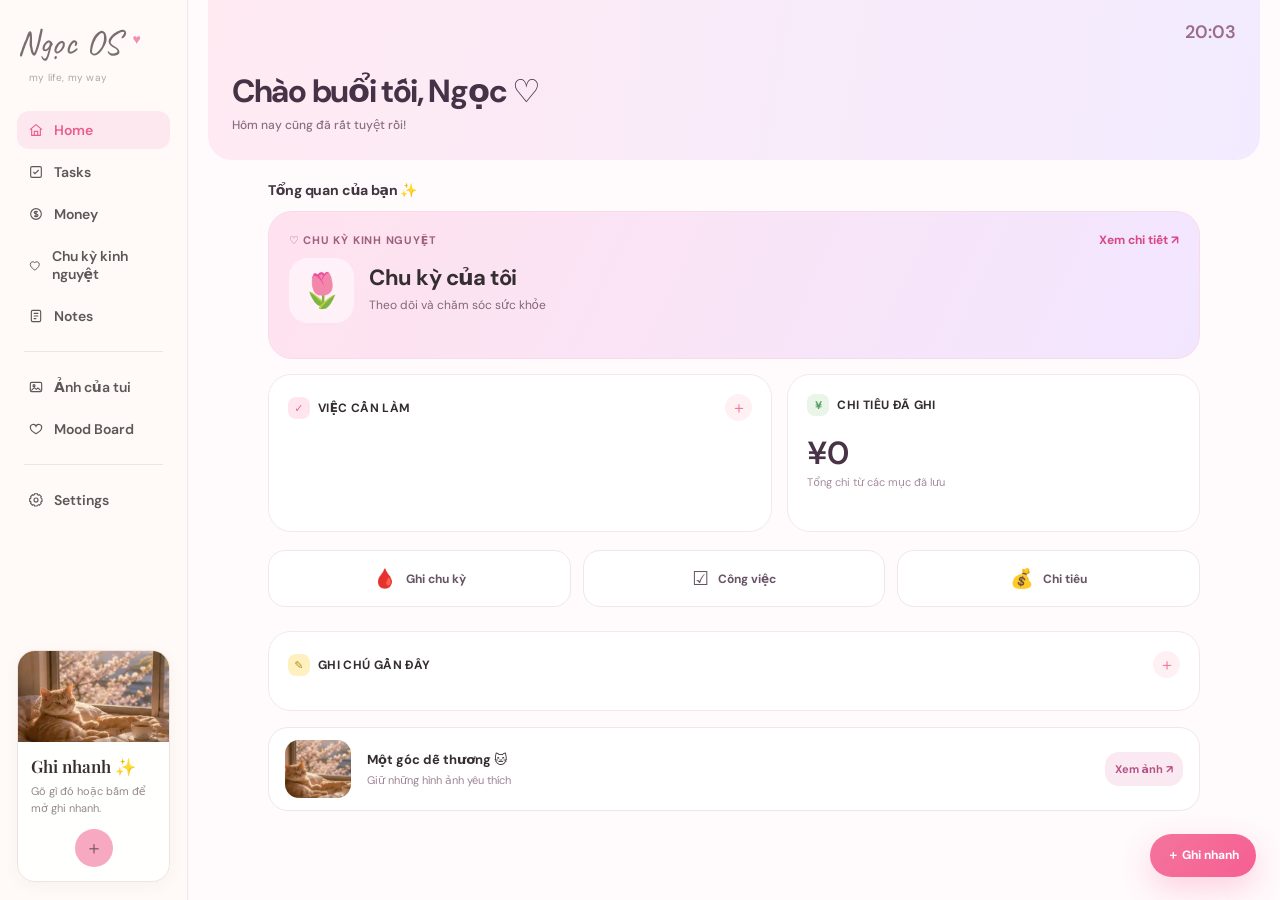
==== commit 9f20b9a2: "Simplify Ngoc OS home for mobile with clear cycle, tasks and money summaries" ====
--- a/index.html
+++ b/index.html
@@ -27,7 +27,88 @@
 .quick{position:fixed;right:24px;bottom:23px;border:0;border-radius:999px;background:linear-gradient(135deg,#f4749e,#f65f91);color:#fff;padding:13px 17px;font-weight:700;font-size:12px;box-shadow:0 12px 30px rgba(246,95,145,.25);z-index:40}.modal-bg{position:fixed;inset:0;background:rgba(55,43,48,.28);backdrop-filter:blur(7px);display:grid;place-items:center;padding:18px;z-index:60}.modal{width:min(520px,100%);background:#fffaf8;border:1px solid var(--line);border-radius:24px;padding:20px;box-shadow:0 26px 70px rgba(67,40,51,.18)}.modal h2{font-family:"Playfair Display",serif;font-weight:500;margin:0}.modal textarea{width:100%;height:118px;margin:14px 0;border:1px solid var(--line);border-radius:16px;padding:13px;resize:none;outline:none}.modal textarea:focus{border-color:#ecb3c5;box-shadow:0 0 0 4px #fdebf1}.modal-actions{display:flex;justify-content:flex-end;gap:8px}.modal-actions button{border:1px solid var(--line);border-radius:999px;padding:9px 14px;background:#fff;font-size:12px}.modal-actions .save{background:#413638;color:#fff;border-color:#413638}.toast{position:fixed;left:50%;bottom:22px;transform:translate(-50%,12px);opacity:0;background:#3f3536;color:#fff;padding:10px 14px;border-radius:999px;z-index:100;transition:.2s;font-size:12px}.toast.show{opacity:1;transform:translate(-50%,0)}
 @media(max-width:1050px){.app{grid-template-columns:72px 1fr}.sidebar{padding:21px 10px}.logo{font-size:0}.logo:before{content:"♡";font-family:"DM Sans";font-size:24px;color:#ed6f9b}.logo-heart,.tagline,.nav button span,.quick-card{display:none}.nav button{justify-content:center}.nav button svg{width:19px;height:19px}.top-grid,.middle{grid-template-columns:1fr 1fr}.today-card{grid-column:1/-1}.gallery-row{grid-template-columns:repeat(4,1fr)}}
 @media(max-width:680px){.app{display:block}.sidebar{display:none}.main{padding:0 10px 82px}.hero{height:420px;border-radius:0 0 23px 23px}.clock{top:22px;bottom:auto}.greeting{bottom:33px}.greeting h1{font-size:39px}.top-grid,.middle{display:block}.card,.photo-card{margin-top:11px}.gallery-row{display:flex;overflow:auto}.thumb{min-width:100px}.quick{bottom:17px}.row{grid-template-columns:66px 1fr auto}}
-.cycle-home-card{background:linear-gradient(126deg,#fff3f8,#faf2ff);border:1px solid #f8dbe9}.cycle-home-go{font-size:12px;font-weight:700;color:#d84885;text-decoration:none}.cycle-home-content{display:flex;align-items:center;gap:13px;padding:12px 0 7px}.cycle-home-emoji{font-size:39px}.cycle-home-content strong{font-size:17px}.cycle-home-content p{font-size:11px;color:#8d7285;margin:4px 0}.cycle-home-link{display:block;margin-top:9px;padding:11px 12px;border-radius:13px;background:white;color:#c73f7e;text-decoration:none;font-size:11px;font-weight:700}.mobile-cycle-link{display:none}@media(max-width:680px){.mobile-cycle-link{position:fixed;left:12px;bottom:17px;z-index:50;display:flex;align-items:center;gap:5px;background:#fff2f8;color:#c6357a;text-decoration:none;padding:12px 14px;border-radius:999px;box-shadow:0 5px 25px #aa628142;font-weight:750;font-size:12px}.quick{right:12px}.cycle-home-card{margin-top:12px}}</style>
+.cycle-home-card{background:linear-gradient(126deg,#fff3f8,#faf2ff);border:1px solid #f8dbe9}.cycle-home-go{font-size:12px;font-weight:700;color:#d84885;text-decoration:none}.cycle-home-content{display:flex;align-items:center;gap:13px;padding:12px 0 7px}.cycle-home-emoji{font-size:39px}.cycle-home-content strong{font-size:17px}.cycle-home-content p{font-size:11px;color:#8d7285;margin:4px 0}.cycle-home-link{display:block;margin-top:9px;padding:11px 12px;border-radius:13px;background:white;color:#c73f7e;text-decoration:none;font-size:11px;font-weight:700}.mobile-cycle-link{display:none}@media(max-width:680px){.mobile-cycle-link{position:fixed;left:12px;bottom:17px;z-index:50;display:flex;align-items:center;gap:5px;background:#fff2f8;color:#c6357a;text-decoration:none;padding:12px 14px;border-radius:999px;box-shadow:0 5px 25px #aa628142;font-weight:750;font-size:12px}.quick{right:12px}.cycle-home-card{margin-top:12px}}
+/* Calm mobile-first home */
+body{background:#fffafc}
+#view-home .hero{height:160px;border-radius:0 0 24px 24px;box-shadow:none;background-image:linear-gradient(100deg,#ffeaf2,#f2ebff)!important;background-position:center!important}
+#view-home .hero:after{display:none}
+#view-home .greeting{left:24px;bottom:27px;color:#463247;text-shadow:none}
+#view-home .greeting h1{font-family:"DM Sans",system-ui,sans-serif;font-size:clamp(24px,4vw,32px);font-weight:700;letter-spacing:-1.3px;line-height:1.25}
+#view-home .greeting p{font-size:12px;color:#896f82;margin-top:6px}
+#view-home .hero-tools,#view-home .hero-like,#view-home .clock .weather{display:none}
+#view-home .clock{right:24px;top:23px;bottom:auto;color:#9b6b8e;text-shadow:none}
+#view-home .clock strong{font-family:"DM Sans",sans-serif;font-size:18px;font-weight:600}
+#view-home .clock #dateLine{font-size:10px;margin-top:2px}
+#view-home .dash{padding:21px 4px 24px;max-width:940px;margin:auto}
+#view-home .home-section-label{font-weight:750;letter-spacing:-.2px;font-size:14px;margin:0 0 12px;color:#42353f}
+#view-home .home-main-grid{display:grid;grid-template-columns:1.1fr .9fr;gap:15px;align-items:stretch}
+#view-home .home-main-grid .cycle-home-card{grid-column:1/-1;min-height:148px;background:linear-gradient(115deg,#ffe2ee,#f2e6ff);border:1px solid #f8dbe9;box-shadow:none;margin:0;padding:20px;border-radius:24px}
+#view-home .cycle-home-card .card-head{margin:0}
+#view-home .cycle-home-card .card-head h3{font-size:11px;letter-spacing:.07em;color:#9e607f}
+#view-home .cycle-home-card .cycle-home-content{padding:10px 0 4px;gap:15px}
+#view-home .cycle-home-card .cycle-home-emoji{background:#fff7fbbb;border-radius:19px;width:65px;height:65px;display:grid;place-items:center;font-size:34px}
+#view-home .cycle-home-card .cycle-home-content strong{font-size:22px;letter-spacing:-.5px}
+#view-home .cycle-home-card .cycle-home-content p{font-size:12px;margin:5px 0;color:#856778}
+#view-home .cycle-home-card .cycle-home-link{display:none}
+#view-home .home-work,#view-home .home-wallet,#view-home .home-notes{margin:0;border:1px solid #f3e6ed;border-radius:23px;background:#fff;padding:19px;box-shadow:none;min-height:158px}
+#view-home .card-head{margin-bottom:13px}
+#view-home .card-head h3{font-size:12px;letter-spacing:.03em}
+#view-home .home-work .task{padding:10px 0}
+#view-home .home-empty{color:#a48b9c;font-size:12px;line-height:1.6;padding:12px 0}
+#view-home .home-wallet .money-big{font-size:32px;color:#493346;font-family:"DM Sans",sans-serif;letter-spacing:-1px;margin-top:16px}
+#view-home .home-wallet .delta{display:none}
+#view-home .home-wallet #homeMoney{display:none}
+#view-home .home-wallet .summary-subtext{font-size:11px;color:#a48b9b}
+#view-home .home-shortcuts{display:grid;grid-template-columns:repeat(3,minmax(0,1fr));gap:12px;margin:18px 0 24px}
+#view-home .home-shortcut{display:flex;align-items:center;justify-content:center;gap:9px;text-decoration:none;border:1px solid #f0e6ee;border-radius:17px;background:#fff;color:#685466;font-weight:700;font-size:12px;padding:15px 8px;min-height:55px}
+#view-home .home-shortcut .shortcut-icon{font-size:19px}
+#view-home .home-notes{min-height:0;margin:0}
+#view-home .home-notes .notes{grid-template-columns:repeat(2,minmax(0,1fr))}
+#view-home .home-notes .note{background:#fcf4f8;border-radius:14px;min-height:68px}
+#view-home .home-notes .note:nth-child(2){background:#f7f1fd}
+#view-home .home-notes .note:nth-child(n+3){display:none}
+#view-home .home-photo-strip{display:flex;align-items:center;justify-content:space-between;gap:16px;background:#fff;border:1px solid #f2e6ed;border-radius:20px;padding:12px 16px;margin-top:16px}
+#view-home .home-photo-strip img{width:66px;height:58px;border-radius:14px;object-fit:cover}
+#view-home .home-photo-strip h3{font-size:13px;margin:0}
+#view-home .home-photo-strip p{font-size:11px;color:#9d8392;margin:5px 0 0}
+#view-home .home-photo-strip button{border:0;background:#fbe9f2;color:#b65282;border-radius:14px;padding:10px;font-weight:700;font-size:11px}
+.mobile-bottom-nav{display:none}
+@media(max-width:1050px){#view-home .home-main-grid{grid-template-columns:1fr 1fr}}
+@media(max-width:680px){
+ .main{padding:0 12px 94px}
+ #view-home .hero{height:143px;border-radius:0 0 23px 23px}
+ #view-home .greeting{left:17px;bottom:19px}
+ #view-home .greeting h1{font-size:25px}
+ #view-home .greeting p{max-width:240px}
+ #view-home .clock{right:18px;top:15px}
+ #view-home .clock strong{font-size:15px}
+ #view-home .clock #dateLine{font-size:9px}
+ #view-home .dash{padding:17px 1px 8px}
+ #view-home .home-main-grid{grid-template-columns:repeat(2,minmax(0,1fr));gap:11px}
+ #view-home .home-main-grid .cycle-home-card{padding:17px;min-height:135px}
+ #view-home .cycle-home-card .cycle-home-content strong{font-size:18px}
+ #view-home .cycle-home-card .cycle-home-emoji{width:57px;height:57px;font-size:29px}
+ #view-home .home-work,#view-home .home-wallet{padding:13px;min-height:150px}
+ #view-home .home-work .task:nth-child(n+3){display:none}
+ #view-home .home-work .task{grid-template-columns:19px 1fr;gap:6px;font-size:11px}
+ #view-home .home-work .datechip{display:none}
+ #view-home .home-wallet .money-big{font-size:23px}
+ #view-home .home-shortcuts{gap:9px;margin:13px 0 20px}
+ #view-home .home-shortcut{flex-direction:column;gap:4px;padding:8px 5px;font-size:10px;min-height:69px}
+ #view-home .home-shortcut .shortcut-icon{font-size:23px}
+ #view-home .home-notes{padding:15px}
+ #view-home .home-photo-strip{margin-top:11px}
+ .mobile-bottom-nav{display:flex;position:fixed;bottom:0;left:0;right:0;height:calc(68px + env(safe-area-inset-bottom));padding:4px 8px env(safe-area-inset-bottom);background:#fffafcf6;backdrop-filter:blur(16px);border-top:1px solid #f2e4eb;justify-content:space-around;align-items:center;z-index:45}
+ .mobile-bottom-nav button,.mobile-bottom-nav a{background:transparent;border:0;color:#8e7787;font-size:10px;text-decoration:none;min-width:54px;display:flex;flex-direction:column;gap:1px;align-items:center}
+ .mobile-bottom-nav .mobile-icon{font-size:22px;line-height:1.1}
+ .mobile-bottom-nav .active{color:#e6508d}
+ .mobile-bottom-nav .mobile-add{background:#f45b99;color:#fff;width:48px;height:48px;min-width:48px;border-radius:18px;font-size:28px;display:grid;place-items:center;margin-top:-13px;box-shadow:0 7px 15px #ed75a35c}
+ .quick,.mobile-cycle-link{display:none}
+ .toast{bottom:82px}
+ .modal-bg{z-index:60}
+}
+
+</style>
 </head>
 <body>
 <div class="app">
@@ -56,18 +137,40 @@
     <div class="clock"><strong id="clock">20:03</strong><span id="dateLine"></span><div class="weather">Higashiomi, Shiga&nbsp; ☁︎ 21°C</div></div>
   </div>
   <div class="dash">
-    <div class="top-grid">
-      <article class="card"><div class="card-head"><h3><span class="mini-icon pink">▣</span>CÔNG VIỆC</h3><button class="add" id="taskAdd">＋</button></div><div id="homeTasks"></div></article>
-      <article class="card"><div class="card-head"><h3><span class="mini-icon green">▤</span>CHI TIÊU HÔM NAY</h3></div><div class="money-big" id="spendBig">¥0</div><div class="delta">so với hôm qua &nbsp; <b>−¥1,200</b></div><div id="homeMoney"></div></article>
-      <article class="card today-card cycle-home-card"><div class="card-head"><h3><span class="mini-icon pink">♡</span> CHU KỲ KINH NGUYỆT</h3><a class="cycle-home-go" href="./cycle/">Mở →</a></div><div class="cycle-home-content"><div class="cycle-home-emoji">🌷</div><div><strong id="cycleHomeTitle">Chu kỳ của tôi</strong><p id="cycleHomeHint">Theo dõi nhẹ nhàng, bảo vệ sức khỏe</p></div></div><a class="cycle-home-link" href="./cycle/">🩸 Xem lịch · Ghi nhanh · Phân tích sức khỏe →</a></article>
+    <p class="home-section-label">Tổng quan của bạn ✨</p>
+    <div class="home-main-grid">
+      <article class="card today-card cycle-home-card">
+        <div class="card-head"><h3>♡ CHU KỲ KINH NGUYỆT</h3><a class="cycle-home-go" href="./cycle/">Xem chi tiết ↗</a></div>
+        <a href="./cycle/" class="cycle-home-content" style="text-decoration:none;color:inherit">
+          <span class="cycle-home-emoji" aria-hidden="true">🌷</span>
+          <span><strong id="cycleHomeTitle">Chu kỳ của tôi</strong><p id="cycleHomeHint">Theo dõi và chăm sóc sức khỏe</p></span>
+        </a>
+      </article>
+      <article class="card home-work">
+        <div class="card-head"><h3><span class="mini-icon pink">✓</span> VIỆC CẦN LÀM</h3><button class="add" id="taskAdd" aria-label="Thêm việc nhanh">＋</button></div>
+        <div id="homeTasks"></div>
+      </article>
+      <article class="card home-wallet">
+        <div class="card-head"><h3><span class="mini-icon green">¥</span> CHI TIÊU ĐÃ GHI</h3></div>
+        <div class="money-big" id="spendBig">¥0</div>
+        <div class="summary-subtext">Tổng chi từ các mục đã lưu</div>
+        <div id="homeMoney"></div>
+      </article>
     </div>
-    <div class="middle">
-      <article class="photo-card"><img src="assets/cat.webp" alt="Mèo nằm trong nắng"><div class="photo-overlay"><b>Hôm nay</b><br>chọn yêu bản thân nhiều hơn một chút nhé 💕</div></article>
-      <article class="card"><div class="card-head"><h3><span class="mini-icon yellow">▰</span>GHI CHÚ</h3><button class="add" id="noteAdd">＋</button></div><div class="notes" id="homeNotes"></div></article>
-      <article class="photo-card"><img src="assets/japan.webp" alt="Phố Nhật lúc hoàng hôn"><button class="heart">♥</button><div class="photo-overlay"><b>Shiga, Japan</b></div></article>
+    <div class="home-shortcuts" aria-label="Lối tắt">
+      <a class="home-shortcut" href="./cycle/"><span class="shortcut-icon">🩸</span><span>Ghi chu kỳ</span></a>
+      <button type="button" class="home-shortcut" data-view="tasks"><span class="shortcut-icon">☑️</span><span>Công việc</span></button>
+      <button type="button" class="home-shortcut" data-view="money"><span class="shortcut-icon">💰</span><span>Chi tiêu</span></button>
     </div>
-    <article class="card gallery"><div class="card-head"><h3><span class="mini-icon green">▧</span>ẢNH CỦA TUI</h3><button class="add" data-view="photos">›</button></div><div class="gallery-row"><div class="thumb selected"><img src="assets/hero.webp" alt="Hoa hoàng hôn"></div><div class="thumb selected"><img src="assets/cat.webp" alt="Mèo cozy"></div><div class="thumb"></div><div class="thumb"></div><div class="thumb"><img src="assets/japan.webp" alt="Phố Nhật"></div><div class="thumb"></div><div class="thumb"><img src="assets/hero.webp" alt="Hoa"></div><div class="thumb"></div></div></article>
-    <div class="footer-quote"><b>♥</b>&nbsp;&nbsp; Bạn không cần hoàn hảo để bắt đầu, nhưng bạn phải bắt đầu để trở nên tốt hơn. &nbsp;&nbsp;<b>♥</b></div>
+    <article class="card home-notes">
+      <div class="card-head"><h3><span class="mini-icon yellow">✎</span> GHI CHÚ GẦN ĐÂY</h3><button class="add" id="noteAdd" aria-label="Thêm ghi chú nhanh">＋</button></div>
+      <div class="notes" id="homeNotes"></div>
+    </article>
+    <div class="home-photo-strip">
+      <img src="assets/cat.webp" alt="Mèo nhỏ đáng yêu" loading="lazy">
+      <div style="flex:1"><h3>Một góc dễ thương 🐱</h3><p>Giữ những hình ảnh yêu thích</p></div>
+      <button type="button" data-view="photos">Xem ảnh ↗</button>
+    </div>
   </div>
 </section>
 <section id="view-tasks" class="view page"><h2>Tasks</h2><p>Việc cần làm và deadline.</p><div class="list" id="tasksList"></div></section>
@@ -77,7 +180,7 @@
 <section id="view-photos" class="view page"><h2>Ảnh của tui</h2><p>Kho mood dùng cho Smart Random.</p><div class="card"><div class="gallery-row"><div class="thumb selected"><img src="assets/hero.webp"></div><div class="thumb selected"><img src="assets/cat.webp"></div><div class="thumb"><img src="assets/japan.webp"></div><div class="thumb"></div><div class="thumb"></div><div class="thumb"></div><div class="thumb"></div><div class="thumb"></div></div></div></section>
 <section id="view-settings" class="view page"><h2>Settings</h2><p>NGỌC OS hiện không dùng Pinterest. Smart Random dùng kho ảnh riêng.</p><div class="card"><div class="card-head"><h3>Smart Random</h3></div><p style="color:var(--muted);font-size:12px;line-height:1.7">Ảnh mặc định luôn là hoa/hoàng hôn. Bấm Smart Random để đổi mood sang phố Nhật hoặc mèo cozy; refresh trang sẽ quay lại ảnh hoa để giao diện luôn đẹp như mẫu.</p><button class="pill" id="randomSettings">Thử random</button></div></section>
 </div></main></div>
-<a href="./cycle/" class="mobile-cycle-link">🌸 Chu kỳ</a><button class="quick" id="quickBtn">＋ Ghi nhanh</button>
+<nav class="mobile-bottom-nav" aria-label="Điều hướng di động"><button type="button" data-view="home" class="active"><span class="mobile-icon">⌂</span>Home</button><button type="button" data-view="tasks"><span class="mobile-icon">☑</span>Việc</button><button type="button" class="mobile-add" id="mobileQuick" aria-label="Ghi nhanh">＋</button><a href="./cycle/"><span class="mobile-icon">♡</span>Chu kỳ</a><button type="button" data-view="notes"><span class="mobile-icon">✎</span>Ghi chú</button></nav><button class="quick" id="quickBtn">＋ Ghi nhanh</button>
 <div class="modal-bg hidden" id="modal"><div class="modal"><h2>Ghi nhanh ✨</h2><textarea id="quickInput" placeholder="Nãy ăn ramen 950 yên / Mai 9h gọi bảo hiểm / Note: thêm bookmark..."></textarea><div class="modal-actions"><button id="cancel">Đóng</button><button class="save" id="saveQuick">Lưu</button></div></div></div><div class="toast" id="toast"></div>
 <script>
 const KEY='ngoc_os_v3';
@@ -87,10 +190,10 @@
 function save(){localStorage.setItem(KEY,JSON.stringify(db));render()}
 function safe(s){return String(s??'').replace(/[&<>"']/g,c=>({'&':'&amp;','<':'&lt;','>':'&gt;','"':'&quot;',"'":'&#39;'}[c]))}
 function render(){
- homeTasks.innerHTML=db.tasks.slice(0,5).map(t=>`<div class="task ${t.done?'done':''}"><button class="check" data-check="${t.id}"></button><span class="name">${safe(t.title)}</span><span class="datechip">${safe(t.date)}</span></div>`).join('');
+ homeTasks.innerHTML=db.tasks.slice(0,3).map(t=>`<div class="task ${t.done?'done':''}"><button class="check" data-check="${t.id}"></button><span class="name">${safe(t.title)}</span><span class="datechip">${safe(t.date)}</span></div>`).join('')||'<div class="home-empty">Chưa có việc nào được ghi.</div>';
  const spent=db.money.filter(x=>x.type==='out').reduce((a,b)=>a+b.amount,0);spendBig.textContent=yen(spent);homeMoney.innerHTML=db.money.slice(0,3).map(x=>`<div class="money-item"><span>${safe(x.title)}</span><b>${yen(x.amount)}</b></div>`).join('');
  if(document.getElementById('homeDaily'))homeDaily.innerHTML=db.daily.slice(0,5).map(x=>`<div class="time"><i class="dot"></i><b>${safe(x.time)}</b><span>${safe(x.title)}</span></div>`).join('');
- homeNotes.innerHTML=db.notes.slice(0,3).map(x=>`<div class="note"><b>${safe(x.title)}:</b><br>${safe(x.text)}<small>${safe(x.time||'')}</small></div>`).join('');
+ homeNotes.innerHTML=db.notes.slice(0,2).map(x=>`<div class="note"><b>${safe(x.title)}:</b><br>${safe(x.text)}<small>${safe(x.time||'')}</small></div>`).join('');
  tasksList.innerHTML=db.tasks.map(t=>`<div class="row"><small>${safe(t.date)}</small><span>${safe(t.title)}</span><button class="check" data-check="${t.id}"></button></div>`).join('');
  moneyList.innerHTML=db.money.map(x=>`<div class="row"><small>${x.type==='out'?'Chi':'Thu'}</small><span>${safe(x.title)}</span><b>${x.type==='out'?'−':'+'}${yen(x.amount)}</b></div>`).join('');
  if(document.getElementById('dailyList'))dailyList.innerHTML=db.daily.map(x=>`<div class="row"><small>${safe(x.time)}</small><span>${safe(x.title)}</span><span>Timeline</span></div>`).join('');
@@ -98,13 +201,13 @@
  $$('[data-check]').forEach(b=>b.onclick=()=>{const t=db.tasks.find(x=>x.id==b.dataset.check);if(t){t.done=!t.done;save()}});setHero();
 }
 const heros=[{src:'assets/hero.webp',pos:'center 59%'},{src:'assets/japan.webp',pos:'center 54%'},{src:'assets/cat.webp',pos:'center 47%'}];
-function setHero(){const h=heros[db.hero%heros.length];hero.style.backgroundImage=`url('${h.src}')`;hero.style.backgroundPosition=h.pos;likeBtn.textContent=db.liked?'♥ Đúng gu':'♡ Đúng gu';likeBtn.style.color=db.liked?'#ed628f':''}
+function setHero(){const h=heros[db.hero%heros.length];hero.style.backgroundPosition=h.pos;likeBtn.textContent=db.liked?'♥ Đúng gu':'♡ Đúng gu';likeBtn.style.color=db.liked?'#ed628f':''}
 function randomHero(){db.hero=(db.hero+1)%heros.length;db.liked=false;localStorage.setItem(KEY,JSON.stringify(db));setHero()}
 randomBtn.onclick=randomHero;randomSettings.onclick=randomHero;likeBtn.onclick=()=>{db.liked=!db.liked;localStorage.setItem(KEY,JSON.stringify(db));setHero()};
-function switchView(v){$$('.view').forEach(x=>x.classList.toggle('active',x.id==='view-'+v));$$('[data-view]').forEach(x=>x.classList.toggle('active',x.dataset.view===v));scrollTo({top:0,behavior:'smooth'})}
-$$('[data-view]').forEach(b=>b.onclick=()=>switchView(b.dataset.view));
-function openQuick(){modal.classList.remove('hidden');quickInput.focus()}quickBtn.onclick=openQuick;sideQuick.onclick=openQuick;taskAdd.onclick=openQuick;if(document.getElementById('dailyAdd'))dailyAdd.onclick=openQuick;noteAdd.onclick=openQuick;cancel.onclick=()=>modal.classList.add('hidden');
-function classify(s){const t=s.toLowerCase();if(/note:|ghi chú|ý tưởng/.test(t))return'notes';if(/¥|yên|yen|mua |chi |bán /.test(t))return'money';if(/mai|nhớ|cần|phải|todo|deadline/.test(t))return'tasks';return'daily'}
+function switchView(v){$('.view').forEach(x=>x.classList.toggle('active',x.id==='view-'+v));$('[data-view]').forEach(x=>x.classList.toggle('active',x.dataset.view===v));scrollTo({top:0,behavior:'smooth'})}
+$('[data-view]').forEach(b=>b.onclick=()=>switchView(b.dataset.view));
+function openQuick(){modal.classList.remove('hidden');quickInput.focus()}quickBtn.onclick=openQuick;document.getElementById('mobileQuick').onclick=openQuick;sideQuick.onclick=openQuick;taskAdd.onclick=openQuick;if(document.getElementById('dailyAdd'))dailyAdd.onclick=openQuick;noteAdd.onclick=openQuick;cancel.onclick=()=>modal.classList.add('hidden');
+function classify(s){const t=s.toLowerCase();if(/note:|ghi chú|ý tưởng/.test(t))return'notes';if(/¥|yên|yen|mua |chi |bán /.test(t))return'money';if(/mai|nhớ|cần|phải|todo|deadline/.test(t))return'tasks';return'notes'}
 function getAmount(s){const m=s.replace(/,/g,'').match(/(\d{2,7})\s*(?:yên|yen)?/i);return m?+m[1]:0}function getTime(s){const m=s.match(/([01]?\d|2[0-3])[:h]([0-5]\d)?/i);return m?String(m[1]).padStart(2,'0')+':'+String(m[2]||'00').padStart(2,'0'):new Date().toLocaleTimeString('ja-JP',{hour:'2-digit',minute:'2-digit'})}
 saveQuick.onclick=()=>{const s=quickInput.value.trim();if(!s)return;const c=classify(s),id=Date.now();if(c==='tasks')db.tasks.unshift({id,title:s,date:/mai/i.test(s)?'Ngày mai':'Hôm nay',done:false});if(c==='money')db.money.unshift({id,title:s,type:/bán|thu|lương/.test(s.toLowerCase())?'in':'out',amount:getAmount(s)});if(c==='daily')db.daily.push({id,title:s,time:getTime(s)});if(c==='notes')db.notes.unshift({id,title:'Ghi nhanh',text:s.replace(/^note:\s*/i,''),time:getTime(s)});save();modal.classList.add('hidden');quickInput.value='';toast.textContent='Đã lưu vào '+c+' ✨';toast.classList.add('show');setTimeout(()=>toast.classList.remove('show'),1600);switchView(c)};
 function tick(){const d=new Date(),h=d.getHours();clock.textContent=d.toLocaleTimeString('ja-JP',{hour:'2-digit',minute:'2-digit'});dateLine.textContent=d.toLocaleDateString('vi-VN',{weekday:'long',day:'2-digit',month:'2-digit',year:'numeric'});document.querySelector('.greeting h1').textContent=(h<11?'Chào buổi sáng':h<17?'Chào buổi chiều':'Chào buổi tối')+', Ngọc ♡'}tick();setInterval(tick,30000);render();
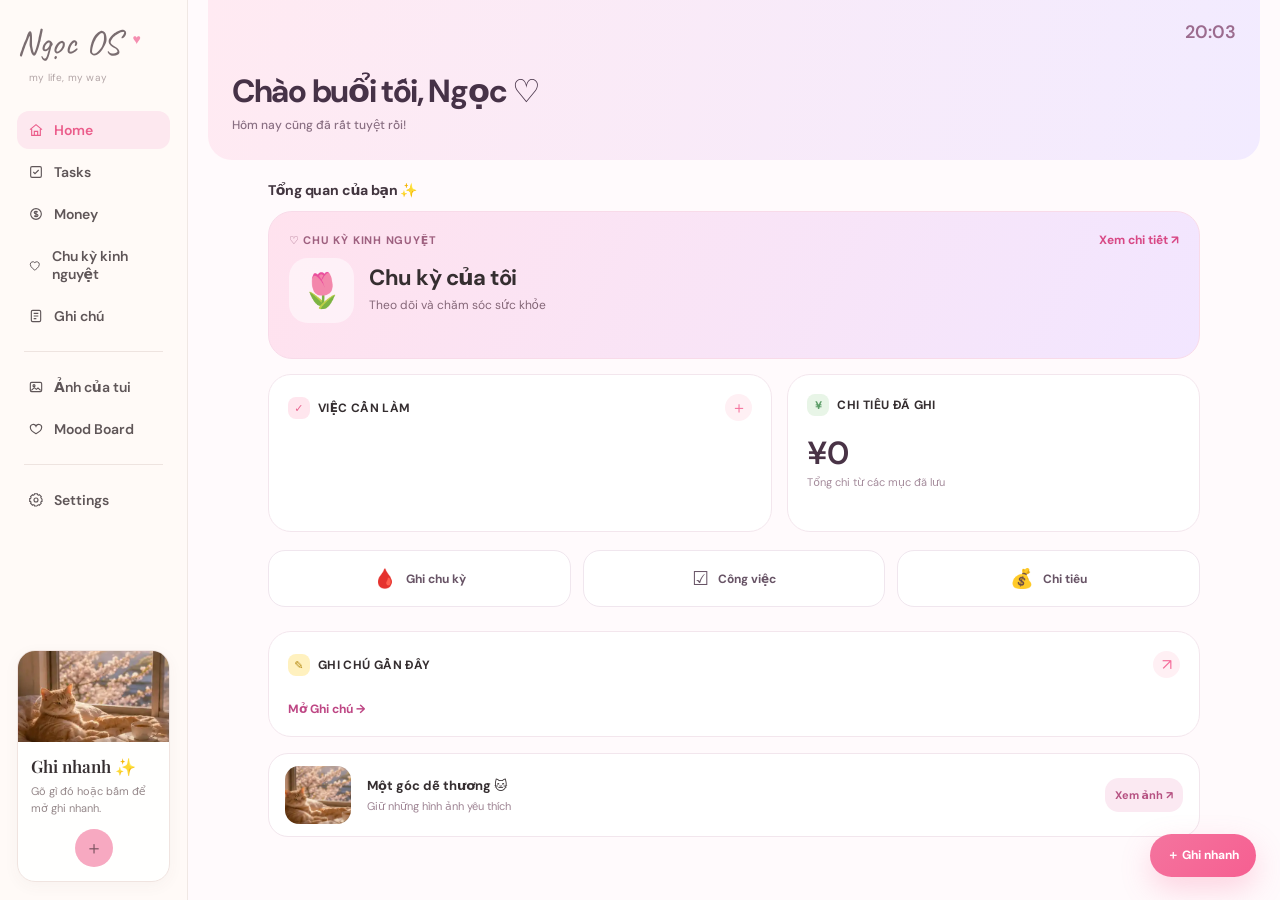
==== commit 47505574: "Connect Ngoc OS navigation to standalone Notes without inserting note content" ====
--- a/index.html
+++ b/index.html
@@ -108,6 +108,7 @@
  .modal-bg{z-index:60}
 }
 
+.note-app-link{display:inline-block;margin-top:10px;text-decoration:none;font-size:12px;font-weight:700;color:#be4684}
 </style>
 </head>
 <body>
@@ -119,7 +120,7 @@
     <button data-view="tasks"><svg viewBox="0 0 24 24"><rect x="4" y="4" width="16" height="16" rx="2"/><path d="m8 12 2.5 2.5L16 9"/></svg><span>Tasks</span></button>
     <button data-view="money"><svg viewBox="0 0 24 24"><circle cx="12" cy="12" r="8"/><path d="M12 7.5v9M14.5 9.5c-.6-1-1.4-1.5-2.7-1.5-1.5 0-2.5.7-2.5 1.8 0 3 5.7 1.5 5.7 4.2 0 1.2-1.1 2-2.7 2-1.4 0-2.4-.5-3.1-1.5"/></svg><span>Money</span></button>
     <button id="cycleSideNav" type="button" onclick="location.href='./cycle/'"><svg viewBox="0 0 24 24"><path d="M12 21s-8-4.7-8-10.2a4.6 4.6 0 0 1 8-3 4.6 4.6 0 0 1 8 3C20 16.3 12 21 12 21Z"/></svg><span>Chu kỳ kinh nguyệt</span></button>
-    <button data-view="notes"><svg viewBox="0 0 24 24"><rect x="5" y="3.5" width="14" height="17" rx="2"/><path d="M8.5 8h7M8.5 12h7M8.5 16h4"/></svg><span>Notes</span></button>
+    <button type="button" onclick="location.href='./notes/'"><svg viewBox="0 0 24 24"><rect x="5" y="3.5" width="14" height="17" rx="2"/><path d="M8.5 8h7M8.5 12h7M8.5 16h4"/></svg><span>Ghi chú</span></button>
     <div class="sep"></div>
     <button data-view="photos"><svg viewBox="0 0 24 24"><rect x="3.5" y="5" width="17" height="14" rx="2"/><circle cx="9" cy="10" r="1.5"/><path d="m5 17 4.5-4 3 2.5 2.5-2 4 3.5"/></svg><span>Ảnh của tui</span></button>
     <button data-view="photos"><svg viewBox="0 0 24 24"><path d="M20.5 9.8c0 5-8.5 9.2-8.5 9.2S3.5 14.8 3.5 9.8A4.4 4.4 0 0 1 12 7.9a4.4 4.4 0 0 1 8.5 1.9Z"/></svg><span>Mood Board</span></button>
@@ -163,8 +164,8 @@
       <button type="button" class="home-shortcut" data-view="money"><span class="shortcut-icon">💰</span><span>Chi tiêu</span></button>
     </div>
     <article class="card home-notes">
-      <div class="card-head"><h3><span class="mini-icon yellow">✎</span> GHI CHÚ GẦN ĐÂY</h3><button class="add" id="noteAdd" aria-label="Thêm ghi chú nhanh">＋</button></div>
-      <div class="notes" id="homeNotes"></div>
+      <div class="card-head"><h3><span class="mini-icon yellow">✎</span> GHI CHÚ GẦN ĐÂY</h3><a href="./notes/" class="add" aria-label="Mở ứng dụng ghi chú" style="text-decoration:none">↗</a></div>
+      <div class="notes" id="homeNotes"></div><a href="./notes/" class="note-app-link">Mở Ghi chú →</a>
     </article>
     <div class="home-photo-strip">
       <img src="assets/cat.webp" alt="Mèo nhỏ đáng yêu" loading="lazy">
@@ -180,7 +181,7 @@
 <section id="view-photos" class="view page"><h2>Ảnh của tui</h2><p>Kho mood dùng cho Smart Random.</p><div class="card"><div class="gallery-row"><div class="thumb selected"><img src="assets/hero.webp"></div><div class="thumb selected"><img src="assets/cat.webp"></div><div class="thumb"><img src="assets/japan.webp"></div><div class="thumb"></div><div class="thumb"></div><div class="thumb"></div><div class="thumb"></div><div class="thumb"></div></div></div></section>
 <section id="view-settings" class="view page"><h2>Settings</h2><p>NGỌC OS hiện không dùng Pinterest. Smart Random dùng kho ảnh riêng.</p><div class="card"><div class="card-head"><h3>Smart Random</h3></div><p style="color:var(--muted);font-size:12px;line-height:1.7">Ảnh mặc định luôn là hoa/hoàng hôn. Bấm Smart Random để đổi mood sang phố Nhật hoặc mèo cozy; refresh trang sẽ quay lại ảnh hoa để giao diện luôn đẹp như mẫu.</p><button class="pill" id="randomSettings">Thử random</button></div></section>
 </div></main></div>
-<nav class="mobile-bottom-nav" aria-label="Điều hướng di động"><button type="button" data-view="home" class="active"><span class="mobile-icon">⌂</span>Home</button><button type="button" data-view="tasks"><span class="mobile-icon">☑</span>Việc</button><button type="button" class="mobile-add" id="mobileQuick" aria-label="Ghi nhanh">＋</button><a href="./cycle/"><span class="mobile-icon">♡</span>Chu kỳ</a><button type="button" data-view="notes"><span class="mobile-icon">✎</span>Ghi chú</button></nav><button class="quick" id="quickBtn">＋ Ghi nhanh</button>
+<nav class="mobile-bottom-nav" aria-label="Điều hướng di động"><button type="button" data-view="home" class="active"><span class="mobile-icon">⌂</span>Home</button><button type="button" data-view="tasks"><span class="mobile-icon">☑</span>Việc</button><button type="button" class="mobile-add" id="mobileQuick" aria-label="Ghi nhanh">＋</button><a href="./cycle/"><span class="mobile-icon">♡</span>Chu kỳ</a><a href="./notes/"><span class="mobile-icon">✎</span>Ghi chú</a></nav><button class="quick" id="quickBtn">＋ Ghi nhanh</button>
 <div class="modal-bg hidden" id="modal"><div class="modal"><h2>Ghi nhanh ✨</h2><textarea id="quickInput" placeholder="Nãy ăn ramen 950 yên / Mai 9h gọi bảo hiểm / Note: thêm bookmark..."></textarea><div class="modal-actions"><button id="cancel">Đóng</button><button class="save" id="saveQuick">Lưu</button></div></div></div><div class="toast" id="toast"></div>
 <script>
 const KEY='ngoc_os_v3';
@@ -193,7 +194,7 @@
  homeTasks.innerHTML=db.tasks.slice(0,3).map(t=>`<div class="task ${t.done?'done':''}"><button class="check" data-check="${t.id}"></button><span class="name">${safe(t.title)}</span><span class="datechip">${safe(t.date)}</span></div>`).join('')||'<div class="home-empty">Chưa có việc nào được ghi.</div>';
  const spent=db.money.filter(x=>x.type==='out').reduce((a,b)=>a+b.amount,0);spendBig.textContent=yen(spent);homeMoney.innerHTML=db.money.slice(0,3).map(x=>`<div class="money-item"><span>${safe(x.title)}</span><b>${yen(x.amount)}</b></div>`).join('');
  if(document.getElementById('homeDaily'))homeDaily.innerHTML=db.daily.slice(0,5).map(x=>`<div class="time"><i class="dot"></i><b>${safe(x.time)}</b><span>${safe(x.title)}</span></div>`).join('');
- homeNotes.innerHTML=db.notes.slice(0,2).map(x=>`<div class="note"><b>${safe(x.title)}:</b><br>${safe(x.text)}<small>${safe(x.time||'')}</small></div>`).join('');
+ homeNotes.innerHTML='<p style="font-size:12px;color:#9d8392;margin:3px 0">Không hiển thị nội dung mẫu trên Home.</p>';
  tasksList.innerHTML=db.tasks.map(t=>`<div class="row"><small>${safe(t.date)}</small><span>${safe(t.title)}</span><button class="check" data-check="${t.id}"></button></div>`).join('');
  moneyList.innerHTML=db.money.map(x=>`<div class="row"><small>${x.type==='out'?'Chi':'Thu'}</small><span>${safe(x.title)}</span><b>${x.type==='out'?'−':'+'}${yen(x.amount)}</b></div>`).join('');
  if(document.getElementById('dailyList'))dailyList.innerHTML=db.daily.map(x=>`<div class="row"><small>${safe(x.time)}</small><span>${safe(x.title)}</span><span>Timeline</span></div>`).join('');
@@ -206,7 +207,7 @@
 randomBtn.onclick=randomHero;randomSettings.onclick=randomHero;likeBtn.onclick=()=>{db.liked=!db.liked;localStorage.setItem(KEY,JSON.stringify(db));setHero()};
 function switchView(v){$('.view').forEach(x=>x.classList.toggle('active',x.id==='view-'+v));$('[data-view]').forEach(x=>x.classList.toggle('active',x.dataset.view===v));scrollTo({top:0,behavior:'smooth'})}
 $('[data-view]').forEach(b=>b.onclick=()=>switchView(b.dataset.view));
-function openQuick(){modal.classList.remove('hidden');quickInput.focus()}quickBtn.onclick=openQuick;document.getElementById('mobileQuick').onclick=openQuick;sideQuick.onclick=openQuick;taskAdd.onclick=openQuick;if(document.getElementById('dailyAdd'))dailyAdd.onclick=openQuick;noteAdd.onclick=openQuick;cancel.onclick=()=>modal.classList.add('hidden');
+function openQuick(){modal.classList.remove('hidden');quickInput.focus()}quickBtn.onclick=openQuick;document.getElementById('mobileQuick').onclick=openQuick;sideQuick.onclick=openQuick;taskAdd.onclick=openQuick;if(document.getElementById('dailyAdd'))dailyAdd.onclick=openQuick;if(document.getElementById('noteAdd'))noteAdd.onclick=openQuick;cancel.onclick=()=>modal.classList.add('hidden');
 function classify(s){const t=s.toLowerCase();if(/note:|ghi chú|ý tưởng/.test(t))return'notes';if(/¥|yên|yen|mua |chi |bán /.test(t))return'money';if(/mai|nhớ|cần|phải|todo|deadline/.test(t))return'tasks';return'notes'}
 function getAmount(s){const m=s.replace(/,/g,'').match(/(\d{2,7})\s*(?:yên|yen)?/i);return m?+m[1]:0}function getTime(s){const m=s.match(/([01]?\d|2[0-3])[:h]([0-5]\d)?/i);return m?String(m[1]).padStart(2,'0')+':'+String(m[2]||'00').padStart(2,'0'):new Date().toLocaleTimeString('ja-JP',{hour:'2-digit',minute:'2-digit'})}
 saveQuick.onclick=()=>{const s=quickInput.value.trim();if(!s)return;const c=classify(s),id=Date.now();if(c==='tasks')db.tasks.unshift({id,title:s,date:/mai/i.test(s)?'Ngày mai':'Hôm nay',done:false});if(c==='money')db.money.unshift({id,title:s,type:/bán|thu|lương/.test(s.toLowerCase())?'in':'out',amount:getAmount(s)});if(c==='daily')db.daily.push({id,title:s,time:getTime(s)});if(c==='notes')db.notes.unshift({id,title:'Ghi nhanh',text:s.replace(/^note:\s*/i,''),time:getTime(s)});save();modal.classList.add('hidden');quickInput.value='';toast.textContent='Đã lưu vào '+c+' ✨';toast.classList.add('show');setTimeout(()=>toast.classList.remove('show'),1600);switchView(c)};
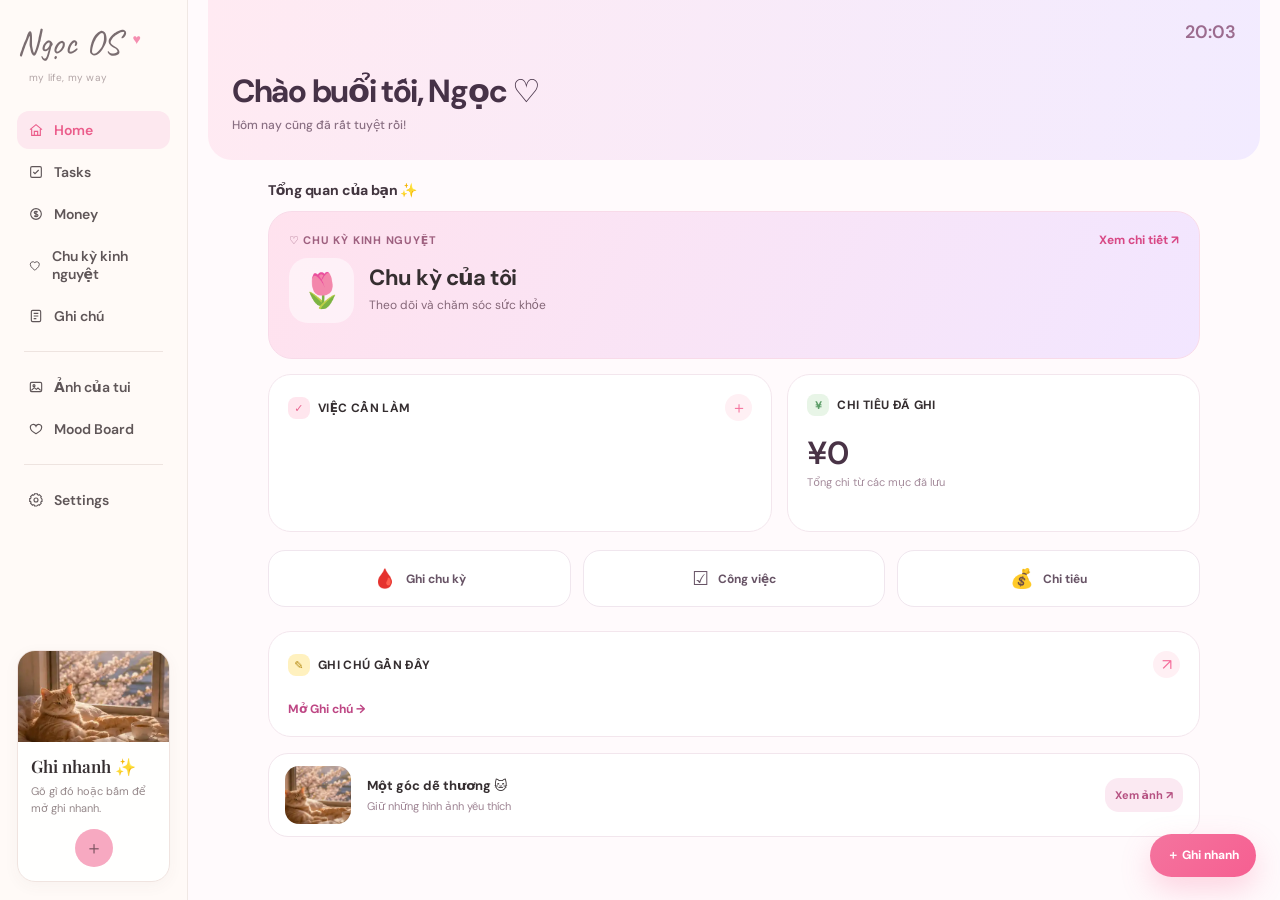
==== commit ebf948c0: "Keep home note widget neutral and empty" ====
--- a/index.html
+++ b/index.html
@@ -194,7 +194,7 @@
  homeTasks.innerHTML=db.tasks.slice(0,3).map(t=>`<div class="task ${t.done?'done':''}"><button class="check" data-check="${t.id}"></button><span class="name">${safe(t.title)}</span><span class="datechip">${safe(t.date)}</span></div>`).join('')||'<div class="home-empty">Chưa có việc nào được ghi.</div>';
  const spent=db.money.filter(x=>x.type==='out').reduce((a,b)=>a+b.amount,0);spendBig.textContent=yen(spent);homeMoney.innerHTML=db.money.slice(0,3).map(x=>`<div class="money-item"><span>${safe(x.title)}</span><b>${yen(x.amount)}</b></div>`).join('');
  if(document.getElementById('homeDaily'))homeDaily.innerHTML=db.daily.slice(0,5).map(x=>`<div class="time"><i class="dot"></i><b>${safe(x.time)}</b><span>${safe(x.title)}</span></div>`).join('');
- homeNotes.innerHTML='<p style="font-size:12px;color:#9d8392;margin:3px 0">Không hiển thị nội dung mẫu trên Home.</p>';
+ homeNotes.innerHTML='<p style="font-size:12px;color:#9d8392;margin:3px 0">Chưa có ghi chú được hiển thị.</p>';
  tasksList.innerHTML=db.tasks.map(t=>`<div class="row"><small>${safe(t.date)}</small><span>${safe(t.title)}</span><button class="check" data-check="${t.id}"></button></div>`).join('');
  moneyList.innerHTML=db.money.map(x=>`<div class="row"><small>${x.type==='out'?'Chi':'Thu'}</small><span>${safe(x.title)}</span><b>${x.type==='out'?'−':'+'}${yen(x.amount)}</b></div>`).join('');
  if(document.getElementById('dailyList'))dailyList.innerHTML=db.daily.map(x=>`<div class="row"><small>${safe(x.time)}</small><span>${safe(x.title)}</span><span>Timeline</span></div>`).join('');
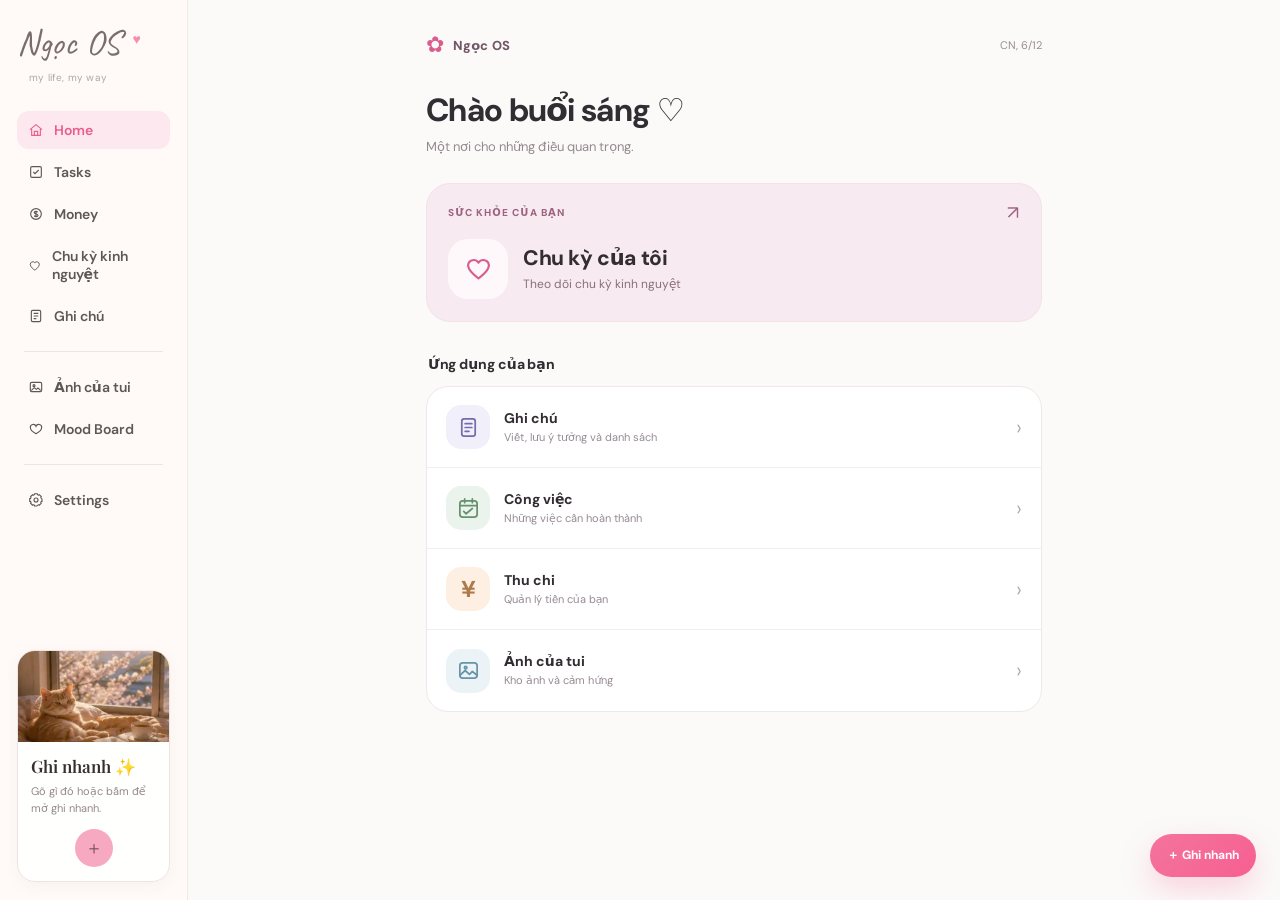
==== commit 923f90c2: "Replace busy Home cards with clear cycle focus and four app entries" ====
--- a/index.html
+++ b/index.html
@@ -110,6 +110,7 @@
 
 .note-app-link{display:inline-block;margin-top:10px;text-decoration:none;font-size:12px;font-weight:700;color:#be4684}
 </style>
+<link rel="stylesheet" href="./assets/home-focus.css">
 </head>
 <body>
 <div class="app">
@@ -131,47 +132,43 @@
 </aside>
 <main class="main"><div class="workspace">
 <section id="view-home" class="view active">
-  <div class="hero" id="hero">
-    <div class="hero-tools"><button class="pill" id="randomBtn">✨ Smart Random</button></div>
-    <button class="pill hero-like" id="likeBtn">♡ Đúng gu</button>
-    <div class="greeting"><h1>Chào buổi tối, Ngọc ♡</h1><p>Hôm nay cũng đã rất tuyệt rồi!</p></div>
-    <div class="clock"><strong id="clock">20:03</strong><span id="dateLine"></span><div class="weather">Higashiomi, Shiga&nbsp; ☁︎ 21°C</div></div>
-  </div>
-  <div class="dash">
-    <p class="home-section-label">Tổng quan của bạn ✨</p>
-    <div class="home-main-grid">
-      <article class="card today-card cycle-home-card">
-        <div class="card-head"><h3>♡ CHU KỲ KINH NGUYỆT</h3><a class="cycle-home-go" href="./cycle/">Xem chi tiết ↗</a></div>
-        <a href="./cycle/" class="cycle-home-content" style="text-decoration:none;color:inherit">
-          <span class="cycle-home-emoji" aria-hidden="true">🌷</span>
-          <span><strong id="cycleHomeTitle">Chu kỳ của tôi</strong><p id="cycleHomeHint">Theo dõi và chăm sóc sức khỏe</p></span>
-        </a>
-      </article>
-      <article class="card home-work">
-        <div class="card-head"><h3><span class="mini-icon pink">✓</span> VIỆC CẦN LÀM</h3><button class="add" id="taskAdd" aria-label="Thêm việc nhanh">＋</button></div>
-        <div id="homeTasks"></div>
-      </article>
-      <article class="card home-wallet">
-        <div class="card-head"><h3><span class="mini-icon green">¥</span> CHI TIÊU ĐÃ GHI</h3></div>
-        <div class="money-big" id="spendBig">¥0</div>
-        <div class="summary-subtext">Tổng chi từ các mục đã lưu</div>
-        <div id="homeMoney"></div>
-      </article>
-    </div>
-    <div class="home-shortcuts" aria-label="Lối tắt">
-      <a class="home-shortcut" href="./cycle/"><span class="shortcut-icon">🩸</span><span>Ghi chu kỳ</span></a>
-      <button type="button" class="home-shortcut" data-view="tasks"><span class="shortcut-icon">☑️</span><span>Công việc</span></button>
-      <button type="button" class="home-shortcut" data-view="money"><span class="shortcut-icon">💰</span><span>Chi tiêu</span></button>
-    </div>
-    <article class="card home-notes">
-      <div class="card-head"><h3><span class="mini-icon yellow">✎</span> GHI CHÚ GẦN ĐÂY</h3><a href="./notes/" class="add" aria-label="Mở ứng dụng ghi chú" style="text-decoration:none">↗</a></div>
-      <div class="notes" id="homeNotes"></div><a href="./notes/" class="note-app-link">Mở Ghi chú →</a>
-    </article>
-    <div class="home-photo-strip">
-      <img src="assets/cat.webp" alt="Mèo nhỏ đáng yêu" loading="lazy">
-      <div style="flex:1"><h3>Một góc dễ thương 🐱</h3><p>Giữ những hình ảnh yêu thích</p></div>
-      <button type="button" data-view="photos">Xem ảnh ↗</button>
-    </div>
+  <div class="focus-shell">
+    <header class="focus-header">
+      <div class="focus-topline">
+        <span class="focus-brand"><i aria-hidden="true">✿</i> Ngọc OS</span>
+        <time class="focus-date" id="homeDate"></time>
+      </div>
+      <h1 class="focus-welcome" id="homeGreeting">Chào bạn ♡</h1>
+      <p class="focus-intro">Một nơi cho những điều quan trọng.</p>
+    </header>
+
+    <a class="focus-cycle" href="./cycle/" aria-label="Mở ứng dụng Chu kỳ kinh nguyệt">
+      <span class="focus-cycle-eyebrow"><span>SỨC KHỎE CỦA BẠN</span><span aria-hidden="true">↗</span></span>
+      <span class="focus-cycle-main">
+        <span class="focus-cycle-icon" aria-hidden="true"><svg viewBox="0 0 24 24"><path d="M20.6 8.5c0 5-8.6 10.8-8.6 10.8S3.4 13.5 3.4 8.5a4.7 4.7 0 0 1 8.6-2.2 4.7 4.7 0 0 1 8.6 2.2Z" fill="none" stroke="currentColor" stroke-linecap="round" stroke-linejoin="round"/></svg></span>
+        <span class="focus-cycle-copy"><strong id="cycleHomeTitle">Chu kỳ của tôi</strong><span id="cycleHomeHint">Theo dõi chu kỳ kinh nguyệt</span></span>
+      </span>
+    </a>
+
+    <h2 class="focus-section-title">Ứng dụng của bạn</h2>
+    <nav class="focus-app-list" aria-label="Các ứng dụng">
+      <a class="focus-app" href="./notes/">
+        <span class="focus-app-icon notes" aria-hidden="true"><svg viewBox="0 0 24 24"><rect x="5" y="3" width="14" height="18" rx="2.5"/><path d="M8.5 8h7M8.5 12h7M8.5 16h4"/></svg></span>
+        <span class="focus-app-copy"><span class="focus-app-name">Ghi chú</span><span class="focus-app-sub">Viết, lưu ý tưởng và danh sách</span></span><span class="focus-app-arrow" aria-hidden="true">›</span>
+      </a>
+      <button type="button" class="focus-app" data-view="tasks">
+        <span class="focus-app-icon tasks" aria-hidden="true"><svg viewBox="0 0 24 24"><rect x="3" y="4" width="18" height="17" rx="3"/><path d="M8 2v4M16 2v4M3 9h18m-14 6 2.5 2.5L16 12"/></svg></span>
+        <span class="focus-app-copy"><span class="focus-app-name">Công việc</span><span class="focus-app-sub">Những việc cần hoàn thành</span></span><span class="focus-app-arrow" aria-hidden="true">›</span>
+      </button>
+      <button type="button" class="focus-app" data-view="money">
+        <span class="focus-app-icon money" aria-hidden="true">¥</span>
+        <span class="focus-app-copy"><span class="focus-app-name">Thu chi</span><span class="focus-app-sub">Quản lý tiền của bạn</span></span><span class="focus-app-arrow" aria-hidden="true">›</span>
+      </button>
+      <button type="button" class="focus-app" data-view="photos">
+        <span class="focus-app-icon photos" aria-hidden="true"><svg viewBox="0 0 24 24"><rect x="3" y="4" width="18" height="16" rx="3"/><circle cx="9" cy="9" r="1.3"/><path d="m3 17 5.5-5 4.5 4 3-3 5 4"/></svg></span>
+        <span class="focus-app-copy"><span class="focus-app-name">Ảnh của tui</span><span class="focus-app-sub">Kho ảnh và cảm hứng</span></span><span class="focus-app-arrow" aria-hidden="true">›</span>
+      </button>
+    </nav>
   </div>
 </section>
 <section id="view-tasks" class="view page"><h2>Tasks</h2><p>Việc cần làm và deadline.</p><div class="list" id="tasksList"></div></section>
@@ -179,39 +176,29 @@
 
 <section id="view-notes" class="view page"><h2>Notes</h2><p>Những điều muốn nhớ.</p><div class="list" id="notesList"></div></section>
 <section id="view-photos" class="view page"><h2>Ảnh của tui</h2><p>Kho mood dùng cho Smart Random.</p><div class="card"><div class="gallery-row"><div class="thumb selected"><img src="assets/hero.webp"></div><div class="thumb selected"><img src="assets/cat.webp"></div><div class="thumb"><img src="assets/japan.webp"></div><div class="thumb"></div><div class="thumb"></div><div class="thumb"></div><div class="thumb"></div><div class="thumb"></div></div></div></section>
-<section id="view-settings" class="view page"><h2>Settings</h2><p>NGỌC OS hiện không dùng Pinterest. Smart Random dùng kho ảnh riêng.</p><div class="card"><div class="card-head"><h3>Smart Random</h3></div><p style="color:var(--muted);font-size:12px;line-height:1.7">Ảnh mặc định luôn là hoa/hoàng hôn. Bấm Smart Random để đổi mood sang phố Nhật hoặc mèo cozy; refresh trang sẽ quay lại ảnh hoa để giao diện luôn đẹp như mẫu.</p><button class="pill" id="randomSettings">Thử random</button></div></section>
+<section id="view-settings" class="view page"><h2>Cài đặt</h2><p>Ngọc OS lưu dữ liệu hiện tại trên thiết bị này. Ghi chú mới và chu kỳ được lưu riêng trên cùng trình duyệt; không tự đồng bộ giữa các điện thoại.</p><p>Dữ liệu công việc, thu chi và ghi chú cũ vẫn được giữ nguyên.</p><button type="button" data-view="notes" class="pill">Xem ghi chú cũ</button></section>
 </div></main></div>
-<nav class="mobile-bottom-nav" aria-label="Điều hướng di động"><button type="button" data-view="home" class="active"><span class="mobile-icon">⌂</span>Home</button><button type="button" data-view="tasks"><span class="mobile-icon">☑</span>Việc</button><button type="button" class="mobile-add" id="mobileQuick" aria-label="Ghi nhanh">＋</button><a href="./cycle/"><span class="mobile-icon">♡</span>Chu kỳ</a><a href="./notes/"><span class="mobile-icon">✎</span>Ghi chú</a></nav><button class="quick" id="quickBtn">＋ Ghi nhanh</button>
-<div class="modal-bg hidden" id="modal"><div class="modal"><h2>Ghi nhanh ✨</h2><textarea id="quickInput" placeholder="Nãy ăn ramen 950 yên / Mai 9h gọi bảo hiểm / Note: thêm bookmark..."></textarea><div class="modal-actions"><button id="cancel">Đóng</button><button class="save" id="saveQuick">Lưu</button></div></div></div><div class="toast" id="toast"></div>
-<script>
-const KEY='ngoc_os_v3';
-const seed={tasks:[{id:1,title:'Mai 9h gọi bảo hiểm',date:'15/08',done:false},{id:2,title:'Gửi báo cáo tuần cho sếp',date:'16/08',done:false},{id:3,title:'Đọc 30p sách kỹ thuật',date:'Hôm nay',done:false},{id:4,title:'Ôn thi lý thuyết bằng lái',date:'Hôm nay',done:false},{id:5,title:'Check đơn Tenbai',date:'18/08',done:false}],money:[{id:1,type:'out',amount:950,title:'Ramen'},{id:2,type:'out',amount:450,title:'Cà phê'},{id:3,type:'out',amount:1050,title:'Siêu thị'}],daily:[{id:1,time:'07:30',title:'Thức dậy'},{id:2,time:'08:15',title:'Đi làm'},{id:3,time:'17:20',title:'Tan làm'},{id:4,time:'18:00',title:'Gym'},{id:5,time:'20:30',title:'Học tiếng Nhật'}],notes:[{id:1,title:'Ý tưởng',text:'Thêm bookmark cho web truyện → phân loại theo genre',time:'19:30'},{id:2,title:'Nhắc mình',text:'Uống nhiều nước mỗi ngày và ngủ trước 23h',time:'10:15'},{id:3,title:'Tenbai',text:'Check kèo Gashapon mới cuối tuần này',time:'09:40'}],hero:0,liked:false};
-let db=JSON.parse(localStorage.getItem(KEY)||'null')||structuredClone(seed);db.hero=0;
-const $=s=>document.querySelector(s),$$=s=>[...document.querySelectorAll(s)],yen=n=>'¥'+Number(n||0).toLocaleString('ja-JP');
-function save(){localStorage.setItem(KEY,JSON.stringify(db));render()}
-function safe(s){return String(s??'').replace(/[&<>"']/g,c=>({'&':'&amp;','<':'&lt;','>':'&gt;','"':'&quot;',"'":'&#39;'}[c]))}
-function render(){
- homeTasks.innerHTML=db.tasks.slice(0,3).map(t=>`<div class="task ${t.done?'done':''}"><button class="check" data-check="${t.id}"></button><span class="name">${safe(t.title)}</span><span class="datechip">${safe(t.date)}</span></div>`).join('')||'<div class="home-empty">Chưa có việc nào được ghi.</div>';
- const spent=db.money.filter(x=>x.type==='out').reduce((a,b)=>a+b.amount,0);spendBig.textContent=yen(spent);homeMoney.innerHTML=db.money.slice(0,3).map(x=>`<div class="money-item"><span>${safe(x.title)}</span><b>${yen(x.amount)}</b></div>`).join('');
- if(document.getElementById('homeDaily'))homeDaily.innerHTML=db.daily.slice(0,5).map(x=>`<div class="time"><i class="dot"></i><b>${safe(x.time)}</b><span>${safe(x.title)}</span></div>`).join('');
- homeNotes.innerHTML='<p style="font-size:12px;color:#9d8392;margin:3px 0">Chưa có ghi chú được hiển thị.</p>';
- tasksList.innerHTML=db.tasks.map(t=>`<div class="row"><small>${safe(t.date)}</small><span>${safe(t.title)}</span><button class="check" data-check="${t.id}"></button></div>`).join('');
- moneyList.innerHTML=db.money.map(x=>`<div class="row"><small>${x.type==='out'?'Chi':'Thu'}</small><span>${safe(x.title)}</span><b>${x.type==='out'?'−':'+'}${yen(x.amount)}</b></div>`).join('');
- if(document.getElementById('dailyList'))dailyList.innerHTML=db.daily.map(x=>`<div class="row"><small>${safe(x.time)}</small><span>${safe(x.title)}</span><span>Timeline</span></div>`).join('');
- notesList.innerHTML=db.notes.map(x=>`<div class="row"><small>${safe(x.time||'')}</small><span><b>${safe(x.title)}</b><br>${safe(x.text)}</span><span>Note</span></div>`).join('');
- $$('[data-check]').forEach(b=>b.onclick=()=>{const t=db.tasks.find(x=>x.id==b.dataset.check);if(t){t.done=!t.done;save()}});setHero();
-}
-const heros=[{src:'assets/hero.webp',pos:'center 59%'},{src:'assets/japan.webp',pos:'center 54%'},{src:'assets/cat.webp',pos:'center 47%'}];
-function setHero(){const h=heros[db.hero%heros.length];hero.style.backgroundPosition=h.pos;likeBtn.textContent=db.liked?'♥ Đúng gu':'♡ Đúng gu';likeBtn.style.color=db.liked?'#ed628f':''}
-function randomHero(){db.hero=(db.hero+1)%heros.length;db.liked=false;localStorage.setItem(KEY,JSON.stringify(db));setHero()}
-randomBtn.onclick=randomHero;randomSettings.onclick=randomHero;likeBtn.onclick=()=>{db.liked=!db.liked;localStorage.setItem(KEY,JSON.stringify(db));setHero()};
-function switchView(v){$('.view').forEach(x=>x.classList.toggle('active',x.id==='view-'+v));$('[data-view]').forEach(x=>x.classList.toggle('active',x.dataset.view===v));scrollTo({top:0,behavior:'smooth'})}
-$('[data-view]').forEach(b=>b.onclick=()=>switchView(b.dataset.view));
-function openQuick(){modal.classList.remove('hidden');quickInput.focus()}quickBtn.onclick=openQuick;document.getElementById('mobileQuick').onclick=openQuick;sideQuick.onclick=openQuick;taskAdd.onclick=openQuick;if(document.getElementById('dailyAdd'))dailyAdd.onclick=openQuick;if(document.getElementById('noteAdd'))noteAdd.onclick=openQuick;cancel.onclick=()=>modal.classList.add('hidden');
-function classify(s){const t=s.toLowerCase();if(/note:|ghi chú|ý tưởng/.test(t))return'notes';if(/¥|yên|yen|mua |chi |bán /.test(t))return'money';if(/mai|nhớ|cần|phải|todo|deadline/.test(t))return'tasks';return'notes'}
-function getAmount(s){const m=s.replace(/,/g,'').match(/(\d{2,7})\s*(?:yên|yen)?/i);return m?+m[1]:0}function getTime(s){const m=s.match(/([01]?\d|2[0-3])[:h]([0-5]\d)?/i);return m?String(m[1]).padStart(2,'0')+':'+String(m[2]||'00').padStart(2,'0'):new Date().toLocaleTimeString('ja-JP',{hour:'2-digit',minute:'2-digit'})}
-saveQuick.onclick=()=>{const s=quickInput.value.trim();if(!s)return;const c=classify(s),id=Date.now();if(c==='tasks')db.tasks.unshift({id,title:s,date:/mai/i.test(s)?'Ngày mai':'Hôm nay',done:false});if(c==='money')db.money.unshift({id,title:s,type:/bán|thu|lương/.test(s.toLowerCase())?'in':'out',amount:getAmount(s)});if(c==='daily')db.daily.push({id,title:s,time:getTime(s)});if(c==='notes')db.notes.unshift({id,title:'Ghi nhanh',text:s.replace(/^note:\s*/i,''),time:getTime(s)});save();modal.classList.add('hidden');quickInput.value='';toast.textContent='Đã lưu vào '+c+' ✨';toast.classList.add('show');setTimeout(()=>toast.classList.remove('show'),1600);switchView(c)};
-function tick(){const d=new Date(),h=d.getHours();clock.textContent=d.toLocaleTimeString('ja-JP',{hour:'2-digit',minute:'2-digit'});dateLine.textContent=d.toLocaleDateString('vi-VN',{weekday:'long',day:'2-digit',month:'2-digit',year:'numeric'});document.querySelector('.greeting h1').textContent=(h<11?'Chào buổi sáng':h<17?'Chào buổi chiều':'Chào buổi tối')+', Ngọc ♡'}tick();setInterval(tick,30000);render();
-(function updateCycleHome(){const title=document.getElementById('cycleHomeTitle'),hint=document.getElementById('cycleHomeHint');if(!title)return;try{const c=JSON.parse(localStorage.getItem('ngoc_os_cycle_guardian_v1')||'null');if(!c?.periods?.length)return;const p=[...c.periods].filter(x=>x.start).sort((a,b)=>a.start.localeCompare(b.start)).at(-1);if(!p)return;const date=new Date(),start=new Date(p.start+'T12:00:00');const current=new Date(date.getFullYear(),date.getMonth(),date.getDate(),12);const day=Math.round((Date.UTC(current.getFullYear(),current.getMonth(),current.getDate())-Date.UTC(start.getFullYear(),start.getMonth(),start.getDate()))/86400000)+1;if(day<1)return;title.textContent=p.end?'Ngày chu kỳ thứ '+day:(day<=10?'Ngày hành kinh thứ '+day:'Kỳ kinh cần xác nhận');hint.textContent=p.end?'Nhấn để xem lịch và dự báo':'Xác nhận khi kỳ kinh kết thúc';}catch{}})();
-</script>
+<nav class="mobile-bottom-nav" aria-label="Điều hướng di động">
+  <button type="button" data-view="home" class="active"><svg viewBox="0 0 24 24"><path d="m3 11 9-8 9 8v10h-7v-7h-4v7H3z"/></svg><span>Home</span></button>
+  <button type="button" data-view="tasks"><svg viewBox="0 0 24 24"><rect x="4" y="4" width="16" height="16" rx="3"/><path d="m8 12 2.5 2.5L16 9"/></svg><span>Công việc</span></button>
+  <button type="button" class="mobile-add" id="mobileQuick" aria-label="Ghi nhanh"><svg viewBox="0 0 24 24"><path d="M12 4v16M4 12h16"/></svg></button>
+  <a href="./cycle/"><svg viewBox="0 0 24 24"><path d="M20.6 8.5c0 5-8.6 10.8-8.6 10.8S3.4 13.5 3.4 8.5a4.7 4.7 0 0 1 8.6-2.2 4.7 4.7 0 0 1 8.6 2.2Z"/></svg><span>Chu kỳ</span></a>
+  <a href="./notes/"><svg viewBox="0 0 24 24"><rect x="5" y="3" width="14" height="18" rx="3"/><path d="M8.5 8h7M8.5 12h7M8.5 16h4"/></svg><span>Ghi chú</span></a>
+</nav><button class="quick" id="quickBtn">＋ Ghi nhanh</button>
+<div class="modal-bg hidden" id="modal">
+  <div class="modal" role="dialog" aria-modal="true" aria-labelledby="quickTitle">
+    <h2 id="quickTitle">Ghi nhanh ✨</h2>
+    <label class="quick-label" for="quickType">Lưu vào mục</label>
+    <select id="quickType" class="quick-select">
+      <option value="task">Công việc</option>
+      <option value="expense">Chi tiêu</option>
+      <option value="income">Thu nhập</option>
+      <option value="note">Ghi chú</option>
+    </select>
+    <textarea id="quickInput" aria-label="Nội dung" placeholder="Nhập nội dung vào đây..."></textarea>
+    <div class="modal-actions"><button id="cancel" type="button">Đóng</button><button class="save" id="saveQuick" type="button">Lưu</button></div>
+  </div>
+</div>
+<div class="toast" id="toast"></div>
+<script src="./assets/home-focus.js" defer></script>
 </body></html>
--- a/assets/home-focus.css
+++ b/assets/home-focus.css
@@ -0,0 +1,56 @@
+/* Home v3: one focus card + a quiet app list */
+body{background:#fbfaf9}
+#view-home{background:#fbfaf9;color:#322d32}
+#view-home .focus-shell{max-width:660px;margin:auto;padding:34px 22px 115px}
+#view-home .focus-topline{display:flex;align-items:center;justify-content:space-between;gap:10px}
+#view-home .focus-brand{display:flex;align-items:center;gap:8px;font-size:13px;font-weight:800;letter-spacing:.02em;color:#725668}
+#view-home .focus-brand i{font-size:22px;line-height:1;font-style:normal;color:#da5e8d}
+#view-home .focus-date{font-size:11px;color:#988d94;white-space:nowrap}
+#view-home .focus-welcome{margin:34px 0 5px;font-size:clamp(24px,4vw,32px);letter-spacing:-.7px;line-height:1.25;font-weight:720}
+#view-home .focus-intro{font-size:13px;color:#958990;margin:8px 0 28px}
+#view-home .focus-cycle{display:block;border:1px solid #f4e1e9;background:#f8eaf1;padding:19px 21px 22px;border-radius:24px;text-decoration:none;color:inherit;transition:background .2s,transform .2s}
+#view-home .focus-cycle:hover{background:#f6e1eb;transform:translateY(-1px)}
+#view-home .focus-cycle-eyebrow{display:flex;align-items:center;justify-content:space-between;color:#9d6380;letter-spacing:1.15px;font-size:10px;font-weight:800}
+#view-home .focus-cycle-eyebrow span:last-child{font-size:19px;line-height:1;font-weight:400}
+#view-home .focus-cycle-main{display:flex;gap:15px;align-items:center;margin-top:17px}
+#view-home .focus-cycle-icon{width:60px;height:60px;flex:none;border-radius:20px;background:#fff8fb;display:grid;place-items:center;color:#d85c8c}
+#view-home .focus-cycle-icon svg{width:29px;height:29px;stroke-width:1.8}
+#view-home .focus-cycle-copy{min-width:0;display:flex;flex-direction:column;gap:4px}
+#view-home #cycleHomeTitle{font-size:21px;font-weight:760;letter-spacing:-.4px;line-height:1.3}
+#view-home #cycleHomeHint{font-size:12px;color:#886e7b;line-height:1.45}
+#view-home .focus-section-title{font-weight:750;font-size:14px;margin:33px 0 13px 2px;letter-spacing:-.1px}
+#view-home .focus-app-list{border:1px solid #eee8eb;background:white;border-radius:22px;overflow:hidden}
+#view-home .focus-app{display:flex;align-items:center;gap:14px;min-height:81px;width:100%;padding:15px 19px;color:#322d32;text-decoration:none;text-align:left;cursor:pointer;background:transparent;border:0;font-family:inherit}
+#view-home .focus-app:not(:last-child){border-bottom:1px solid #f2eef0}
+#view-home .focus-app:hover{background:#fbf9fa}
+#view-home .focus-app-icon{width:44px;height:44px;border-radius:15px;display:grid;place-items:center;flex:none}
+#view-home .focus-app-icon svg{width:23px;height:23px;fill:none;stroke:currentColor;stroke-width:1.8;stroke-linecap:round;stroke-linejoin:round}
+#view-home .focus-app-icon.notes{background:#f0effa;color:#756caa}
+#view-home .focus-app-icon.tasks{background:#eaf3ec;color:#67906d}
+#view-home .focus-app-icon.money{background:#fdf0e3;color:#ae794b;font-size:23px;font-weight:700}
+#view-home .focus-app-icon.photos{background:#ebf3f7;color:#6695a8}
+#view-home .focus-app-copy{min-width:0;flex:1;display:flex;flex-direction:column;gap:3px}
+#view-home .focus-app-name{font-size:14px;font-weight:730}
+#view-home .focus-app-sub{font-size:11px;color:#958b94;line-height:1.45}
+#view-home .focus-app-arrow{font-size:22px;font-weight:300;color:#b2a7af}
+@media(max-width:680px){
+ .main{padding:0 10px 89px}
+ #view-home .focus-shell{padding:28px 11px 95px}
+ #view-home .focus-welcome{margin-top:27px;font-size:26px}
+ #view-home .focus-intro{margin-bottom:26px}
+ #view-home .focus-cycle{padding:17px 19px 20px;border-radius:22px}
+ #view-home .focus-cycle-main{margin-top:16px}
+ #view-home .focus-cycle-icon{height:57px;width:57px;border-radius:18px}
+ #view-home #cycleHomeTitle{font-size:19px}
+ #view-home .focus-section-title{margin-top:30px}
+ #view-home .focus-app{min-height:77px;gap:12px;padding:13px 16px}
+ #view-home .focus-app-icon{width:43px;height:43px}
+ .mobile-bottom-nav{height:calc(71px + env(safe-area-inset-bottom));padding:0 10px env(safe-area-inset-bottom);background:#fffdfdf7;border-top:1px solid #eee9ed;backdrop-filter:blur(14px);z-index:45}
+ .mobile-bottom-nav button,.mobile-bottom-nav a{display:flex;align-items:center;justify-content:center;flex-direction:column;gap:4px;min-width:50px;border:0;background:transparent;text-decoration:none;font-family:inherit;color:#99929a;font-weight:600;font-size:10px}
+ .mobile-bottom-nav svg{display:block;height:21px;width:21px;fill:none;stroke:currentColor;stroke-width:1.8;stroke-linecap:round;stroke-linejoin:round}
+ .mobile-bottom-nav .active{color:#dc5688}
+ .mobile-bottom-nav .mobile-add{display:grid;place-items:center;width:48px;height:48px;min-width:48px;margin-top:-13px;border-radius:17px;background:#e8759b;color:white;box-shadow:0 7px 16px #e8759b37}
+ .mobile-bottom-nav .mobile-add svg{width:26px;height:26px;stroke-width:2}
+ .quick,.mobile-cycle-link{display:none}
+}
+@media(prefers-reduced-motion:reduce){#view-home .focus-cycle{transition:none}}
